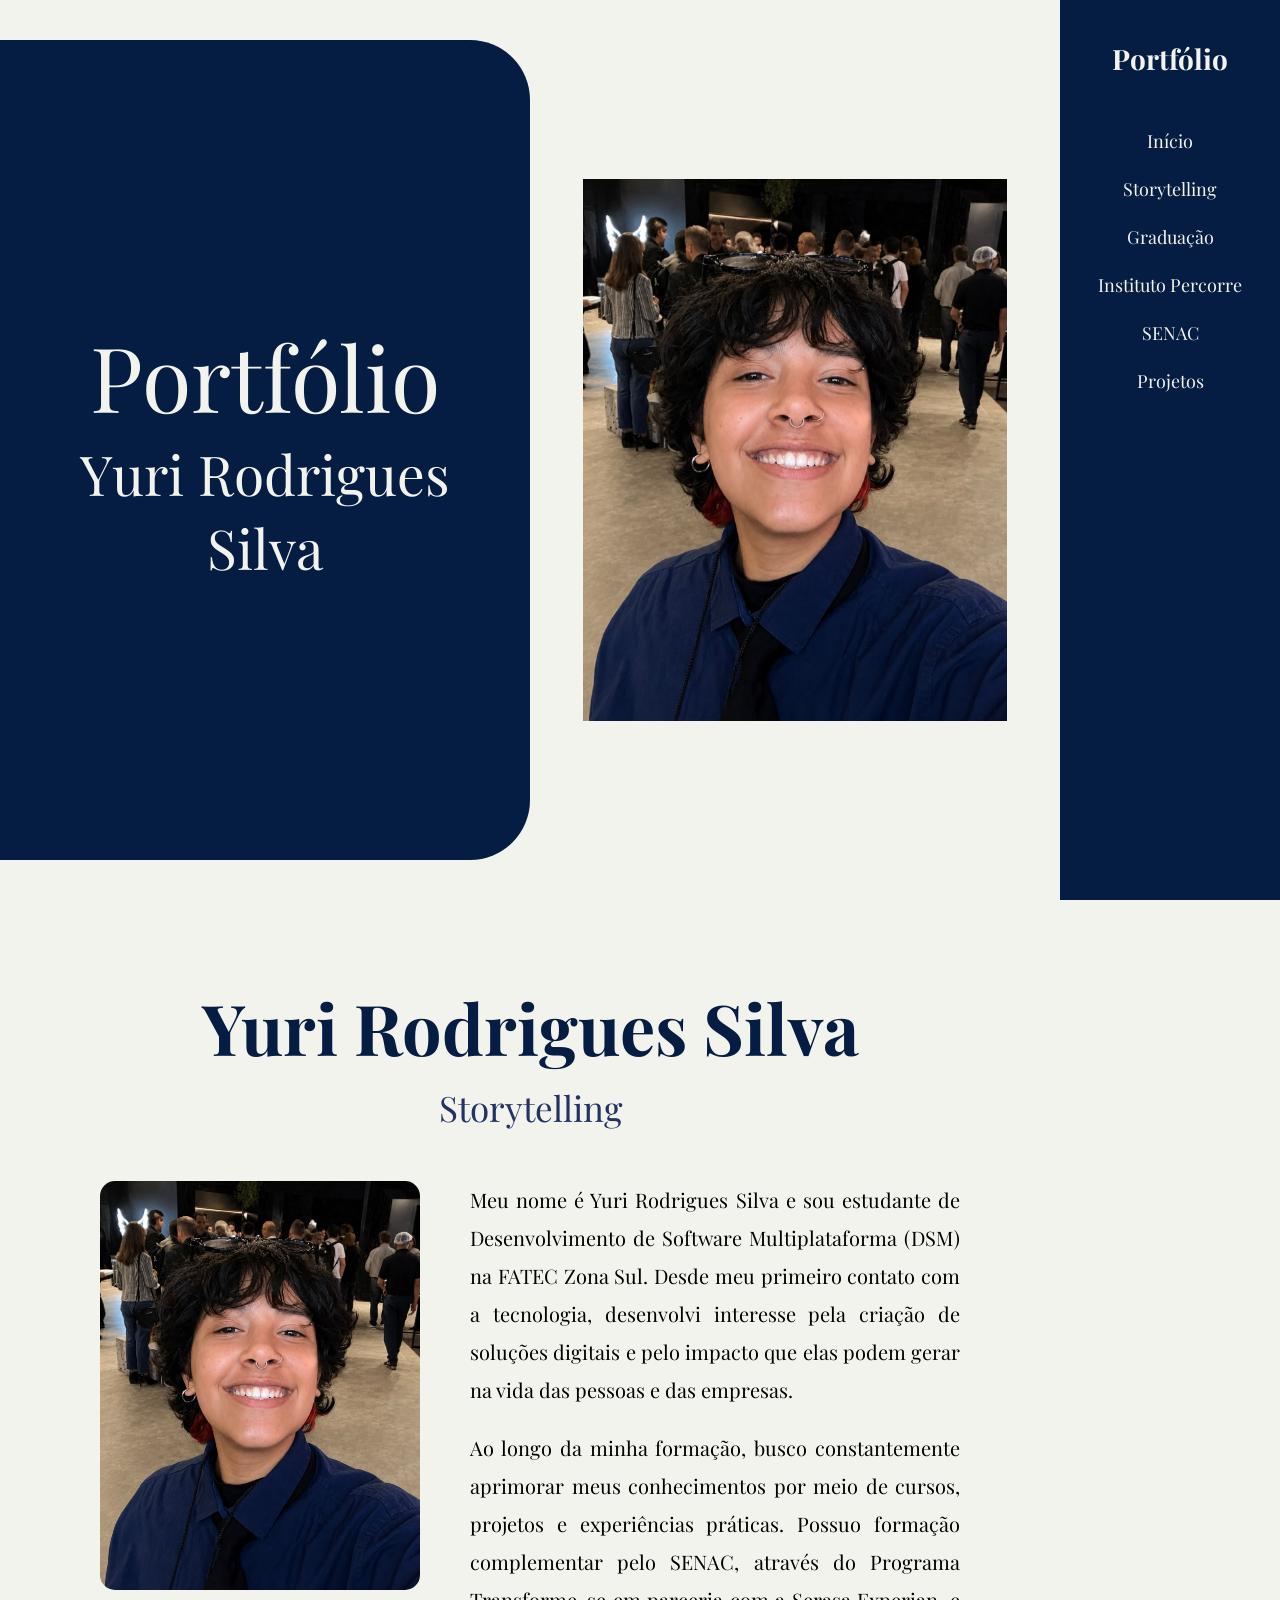
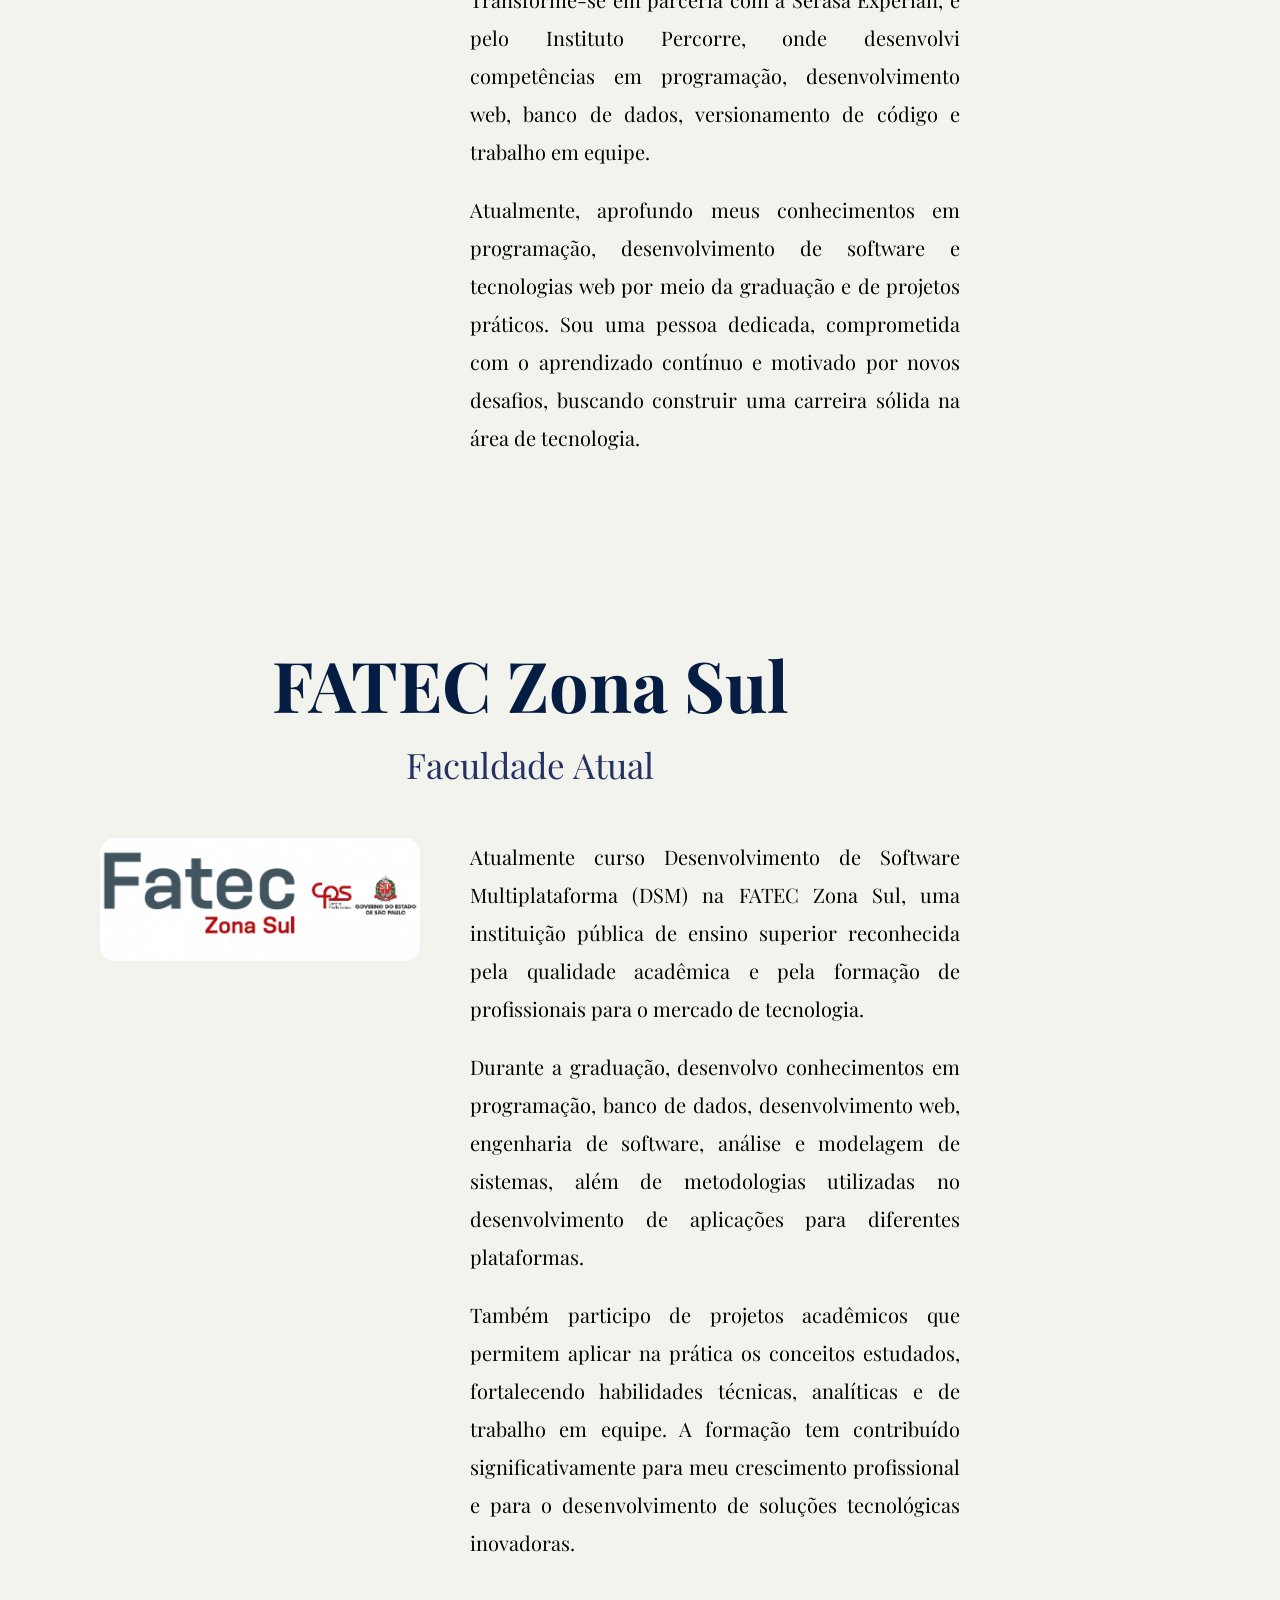
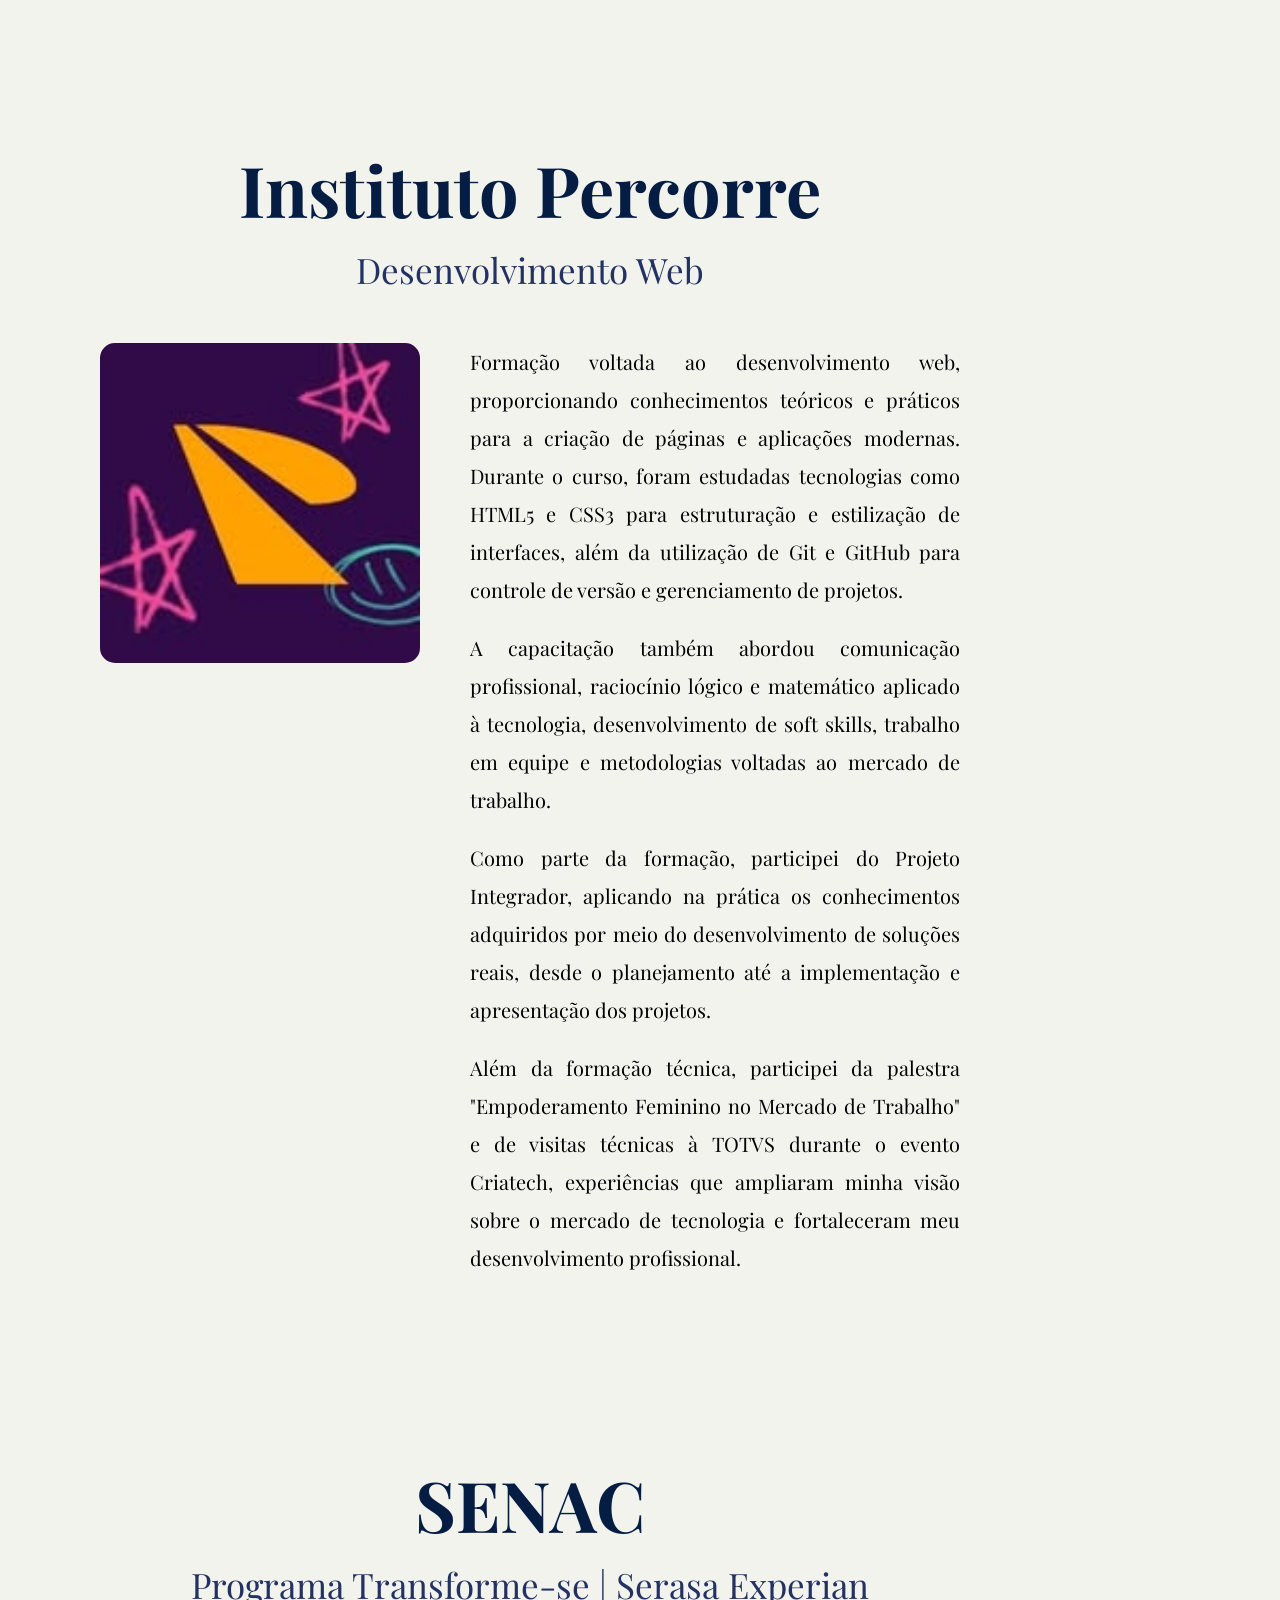
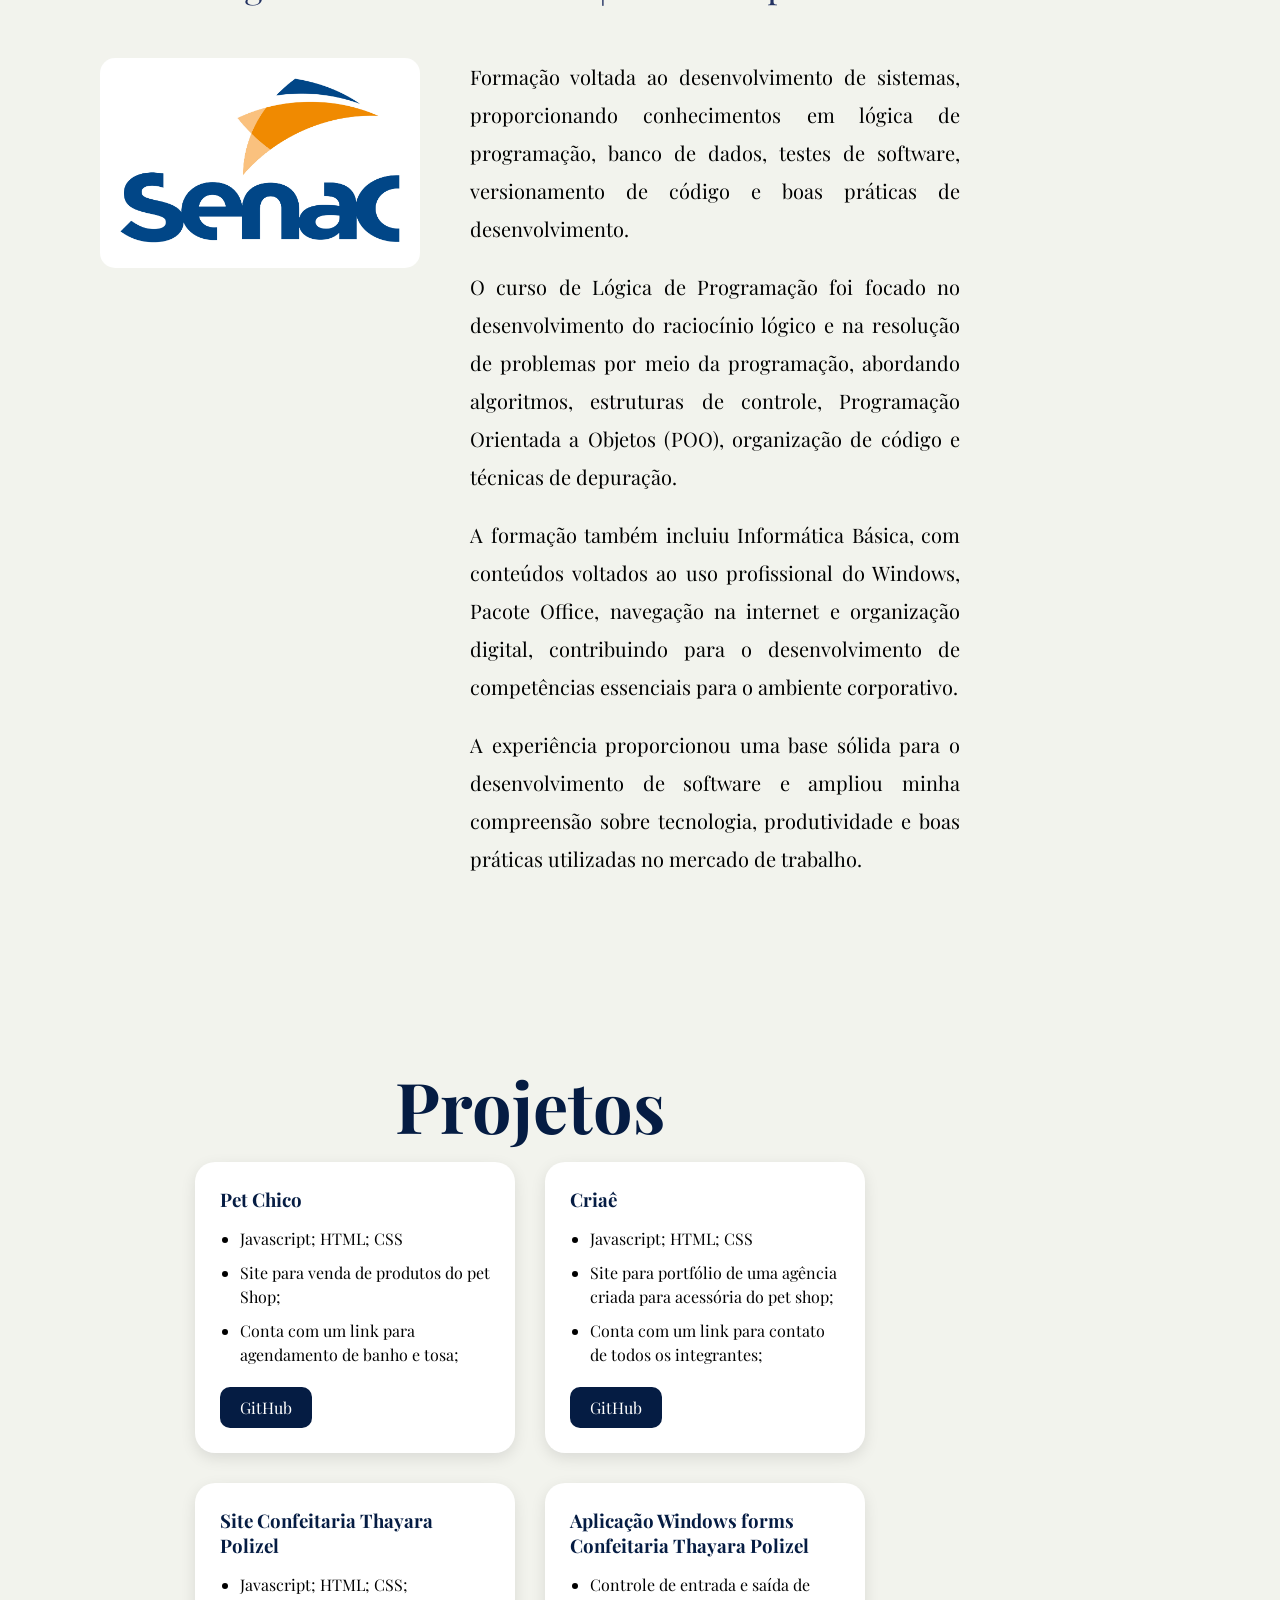
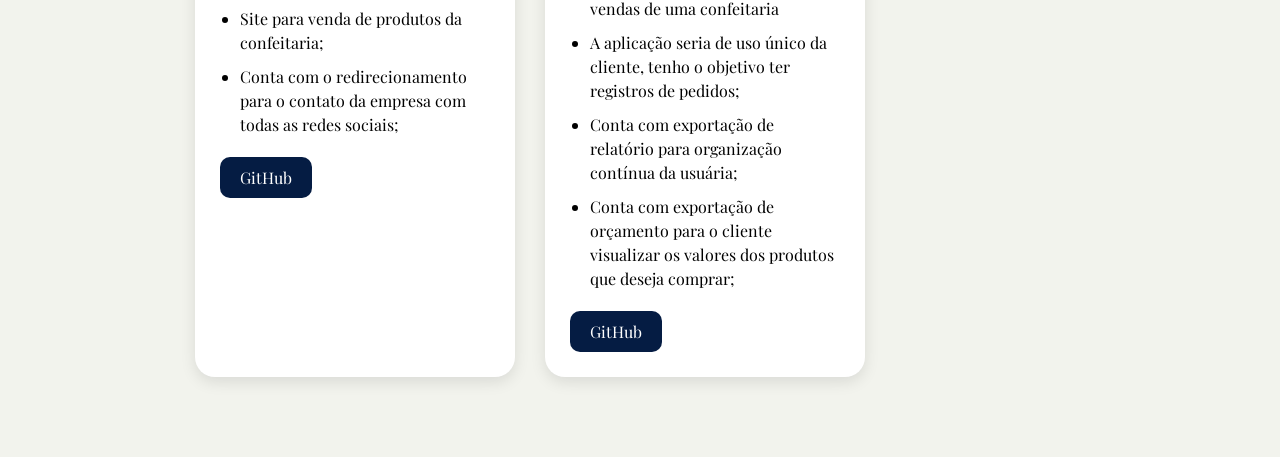
==== index.html @ a377aada "Editando as cores" ====
<!DOCTYPE html>
<html lang="pt-BR">

<head>
    <meta charset="UTF-8">
    <meta name="viewport" content="width=device-width, initial-scale=1.0">
    <title>Portfólio - Yuri Rodrigues Silva</title>

    <link rel="stylesheet" href="style.css">
    <link href="https://fonts.googleapis.com/css2?family=Playfair+Display:wght@400;600;700&display=swap"
        rel="stylesheet">
</head>

<body>

    <nav class="menu-lateral">
        <h2>Portfólio</h2>

        <a href="#inicio">Início</a>
        <a href="#storytelling">Storytelling</a>
        <a href="#fatec">Graduação</a>
        <a href="#percorre">Instituto Percorre</a>
        <a href="#senac">SENAC</a>
        <a href="#projetos">Projetos</a>
    </nav>

    <main>

        <!-- CAPA -->
        <section id="inicio" class="inicio">

            <div class="bloco-azul">
                <h1>Portfólio</h1>

                <h2>
                    Yuri Rodrigues
                    <br>
                    Silva
                </h2>
            </div>

            <div class="foto">
                <img src="yuri.jpg" alt="Yuri Rodrigues Silva" class="foto-perfil">
            </div>

        </section>

        <!-- STORYTELLING -->
        <section id="storytelling" class="secao">

            <h1>Yuri Rodrigues Silva</h1>
            <h2>Storytelling</h2>

            <div class="conteudo">

                <img src="yuri.jpg" alt="Yuri">

                <div class="texto">

                    <p>
                        Meu nome é Yuri Rodrigues Silva e sou estudante de Desenvolvimento de Software
                        Multiplataforma (DSM) na FATEC Zona Sul. Desde meu primeiro contato com a tecnologia,
                        desenvolvi interesse pela criação de soluções digitais e pelo impacto que elas podem gerar
                        na vida das pessoas e das empresas.
                    </p>

                    <p>
                        Ao longo da minha formação, busco constantemente aprimorar meus conhecimentos por meio de
                        cursos, projetos e experiências práticas. Possuo formação complementar pelo SENAC,
                        através do Programa Transforme-se em parceria com a Serasa Experian, e pelo Instituto
                        Percorre, onde desenvolvi competências em programação, desenvolvimento web, banco de dados,
                        versionamento de código e trabalho em equipe.
                    </p>

                    <p>
                        Atualmente, aprofundo meus conhecimentos em programação, desenvolvimento de software e
                        tecnologias web por meio da graduação e de projetos práticos. Sou uma pessoa dedicada,
                        comprometida com o aprendizado contínuo e motivado por novos desafios, buscando construir
                        uma carreira sólida na área de tecnologia.
                    </p>

                </div>

            </div>

        </section>

        <!-- FATEC -->
        <section id="fatec" class="secao">

            <h1>FATEC Zona Sul</h1>
            <h2>Faculdade Atual</h2>

            <div class="conteudo">

                <img src="fatec.png" alt="FATEC">

                <div class="texto">

                    <p>
                        Atualmente curso Desenvolvimento de Software Multiplataforma (DSM) na FATEC Zona Sul,
                        uma instituição pública de ensino superior reconhecida pela qualidade acadêmica e pela
                        formação de profissionais para o mercado de tecnologia.
                    </p>

                    <p>
                        Durante a graduação, desenvolvo conhecimentos em programação, banco de dados,
                        desenvolvimento web, engenharia de software, análise e modelagem de sistemas,
                        além de metodologias utilizadas no desenvolvimento de aplicações para diferentes plataformas.
                    </p>

                    <p>
                        Também participo de projetos acadêmicos que permitem aplicar na prática os conceitos
                        estudados, fortalecendo habilidades técnicas, analíticas e de trabalho em equipe.
                        A formação tem contribuído significativamente para meu crescimento profissional e para o
                        desenvolvimento de soluções tecnológicas inovadoras.
                    </p>

                </div>

            </div>

        </section>

        <!-- INSTITUTO PERCORRE -->
        <section id="percorre" class="secao">

            <h1>Instituto Percorre</h1>
            <h2>Desenvolvimento Web</h2>

            <div class="conteudo">

                <img src="percorre.jpg" alt="Instituto Percorre">

                <div class="texto">

                    <p>
                        Formação voltada ao desenvolvimento web, proporcionando conhecimentos teóricos e práticos
                        para a criação de páginas e aplicações modernas. Durante o curso, foram estudadas
                        tecnologias como HTML5 e CSS3 para estruturação e estilização de interfaces, além da
                        utilização de Git e GitHub para controle de versão e gerenciamento de projetos.
                    </p>

                    <p>
                        A capacitação também abordou comunicação profissional, raciocínio lógico e matemático
                        aplicado à tecnologia, desenvolvimento de soft skills, trabalho em equipe e metodologias
                        voltadas ao mercado de trabalho.
                    </p>

                    <p>
                        Como parte da formação, participei do Projeto Integrador, aplicando na prática os
                        conhecimentos adquiridos por meio do desenvolvimento de soluções reais, desde o
                        planejamento até a implementação e apresentação dos projetos.
                    </p>

                    <p>
                        Além da formação técnica, participei da palestra "Empoderamento Feminino no Mercado de
                        Trabalho" e de visitas técnicas à TOTVS durante o evento Criatech, experiências que
                        ampliaram minha visão sobre o mercado de tecnologia e fortaleceram meu desenvolvimento
                        profissional.
                    </p>

                </div>

            </div>

        </section>

        <!-- SENAC -->
        <section id="senac" class="secao">

            <h1>SENAC</h1>
            <h2>Programa Transforme-se | Serasa Experian</h2>

            <div class="conteudo">

                <img src="senac.jpg" alt="SENAC">

                <div class="texto">

                    <p>
                        Formação voltada ao desenvolvimento de sistemas, proporcionando conhecimentos em lógica
                        de programação, banco de dados, testes de software, versionamento de código e boas
                        práticas de desenvolvimento.
                    </p>

                    <p>
                        O curso de Lógica de Programação foi focado no desenvolvimento do raciocínio lógico e
                        na resolução de problemas por meio da programação, abordando algoritmos, estruturas de
                        controle, Programação Orientada a Objetos (POO), organização de código e técnicas de
                        depuração.
                    </p>

                    <p>
                        A formação também incluiu Informática Básica, com conteúdos voltados ao uso profissional
                        do Windows, Pacote Office, navegação na internet e organização digital, contribuindo para
                        o desenvolvimento de competências essenciais para o ambiente corporativo.
                    </p>

                    <p>
                        A experiência proporcionou uma base sólida para o desenvolvimento de software e ampliou
                        minha compreensão sobre tecnologia, produtividade e boas práticas utilizadas no mercado
                        de trabalho.
                    </p>

                </div>

            </div>

        </section>
<!-- PROJETOS --> 
 <section id="projetos" class="secao">
     <h1>Projetos</h1> 
        <div class="cards">
             <div class="card"> 
                <h3>Pet Chico</h3> 
                <ul> 
                    <li>Javascript; HTML; CSS</li>
                     <li>Site para venda de produtos do pet Shop;</li>
                      <li>Conta com um link para agendamento de banho e tosa;</li>
                </ul> 
                <a href="https://pet-chico.github.io/PetChico_/">GitHub</a> 
            </div> 
            <div class="card">
                 <h3>Criaê</h3>
                  <ul >
                     <li>Javascript; HTML; CSS</li>
                      <li>Site para portfólio de uma agência criada para acessória do pet shop;</li> 
                      <li>Conta com um link para contato de todos os integrantes;</li> 
                    </ul>
                     <a href="https://agenciacriae.github.io/agcria-/">GitHub</a> 
                    </div> 
                    
                    <div class="card">
                         <h3>Site Confeitaria Thayara Polizel</h3>
                         <ul>
                             <li>Javascript; HTML; CSS;</li> 
                             <li> Site para venda de produtos da confeitaria;</li> 
                             <li>Conta com o redirecionamento para o contato da empresa com todas as redes sociais;</li> 
                        </ul>
                         <a href="https://github.com/Yuri2902/Confeitaria-Thayara-Polizel">GitHub</a> 
                    </div>
                     <div class="card">
                         <h3>Aplicação Windows forms Confeitaria Thayara Polizel</h3> 
                         <ul> 
                            <li>Controle de entrada e saída de vendas de uma confeitaria</li>
                             <li>A aplicação seria de uso único da cliente, tenho o objetivo ter registros de pedidos;</li> 
                             <li>Conta com exportação de relatório para organização contínua da usuária;</li> 
                             <li>Conta com exportação de orçamento para o cliente visualizar os valores dos produtos que deseja comprar;</li> 
                        </ul>
                         <a href="https://github.com/rubens-costa55/ProjetoConfeitaria">GitHub</a> 
                        </div> 
                    </div>
                 </section> 
                </main> 
                <script src="script.js">
       </script>
    </body>
  </html>
---- style.css ----
*{
    margin:0;
    padding:0;
    box-sizing:border-box;
}

html{
    scroll-behavior:smooth;
}

body{
    background:#f2f3ed;
    font-family:'Playfair Display',serif;
    overflow-x:hidden;
}

/* MENU */

.menu-lateral{
    position:fixed;
    top:0;
    right:0;
    width:220px;
    height:100vh;
    background:#051c43;
    display:flex;
    flex-direction:column;
    align-items:center;
    padding-top:40px;
    z-index:1000;
}

.menu-lateral h2{
    color:#f2f3ed;
    font-size:28px;
    margin-bottom:40px;
}

.menu-lateral a{
    color:#f2f3ed;
    text-decoration:none;
    margin:12px 0;
    font-size:18px;
    transition:.3s;
}

.menu-lateral a:hover{
    transform:scale(1.05);
}

main{
    margin-right:220px;
}

/* CAPA */

.inicio{
    min-height:100vh;
    display:grid;
    grid-template-columns:1fr 1fr;
}

.bloco-azul{
    background:#051c43;
    color:#f2f3ed;
    display:flex;
    flex-direction:column;
    justify-content:center;
    align-items:center;
    border-top-right-radius:60px;
    border-bottom-right-radius:60px;
    margin:40px 0;
}

.bloco-azul h1{
    font-size:90px;
    font-weight:400;
}

.bloco-azul h2{
    font-size:55px;
    font-weight:400;
    text-align:center;
}

.foto{
    display:flex;
    justify-content:center;
    align-items:center;
}

.foto img{
    width:450px;
    max-width:80%;
}

/* SEÇÕES */

.secao{
    min-height:100vh;
    padding:80px 100px;
}

.secao h1{
    text-align:center;
    color:#051c43;
    font-size:70px;
    margin-bottom:10px;
}

.secao h2{
    text-align:center;
    color:#233262;
    font-size:35px;
    margin-bottom:50px;
    font-weight:400;
}

.conteudo{
    display:flex;
    align-items:flex-start;
    gap:50px;
}

.conteudo img{
    width:320px;
    min-width:320px;
    border-radius:15px;
}

.texto{
    flex:1;
}

.texto p{
    font-size:20px;
    line-height:1.9;
    text-align:justify;
    margin-bottom:20px;
}

/* PROJETOS */

.cards{
    display:flex;
    justify-content:center;
    gap:30px;
    flex-wrap:wrap;
}

.card{
    width:320px;
    background:#fff;
    color:#000;
    padding:25px;
    border-radius:20px;
    box-shadow:0 5px 15px rgba(0,0,0,.1);
}

.card h3{
    color:#051c43;
    margin-bottom:15px;
}

.card ul{
    padding-left:20px;
    margin-bottom:20px;
}

.card li{
    margin-bottom:10px;
    line-height:1.5;
}

.card a{
    display:inline-block;
    padding:10px 20px;
    background:#051c43;
    color:#fff;
    text-decoration:none;
    border-radius:10px;
}

.card a:hover{
    background:#233262;
}

/* RESPONSIVO */

@media(max-width:1000px){

    .menu-lateral{
        position:relative;
        width:100%;
        height:auto;
        flex-direction:row;
        justify-content:center;
        flex-wrap:wrap;
        gap:15px;
        padding:20px;
    }

    .menu-lateral h2{
        width:100%;
        text-align:center;
        margin-bottom:10px;
    }

    main{
        margin-right:0;
    }

    .inicio{
        grid-template-columns:1fr;
    }

    .bloco-azul{
        border-radius:0;
        margin:0;
        min-height:50vh;
    }

    .bloco-azul h1{
        font-size:60px;
    }

    .bloco-azul h2{
        font-size:40px;
    }

    .secao{
        padding:40px 20px;
    }

    .secao h1{
        font-size:45px;
    }

    .conteudo{
        flex-direction:column;
        align-items:center;
    }

    .conteudo img{
        width:220px;
        min-width:auto;
    }

    .texto p{
        font-size:18px;
    }
}
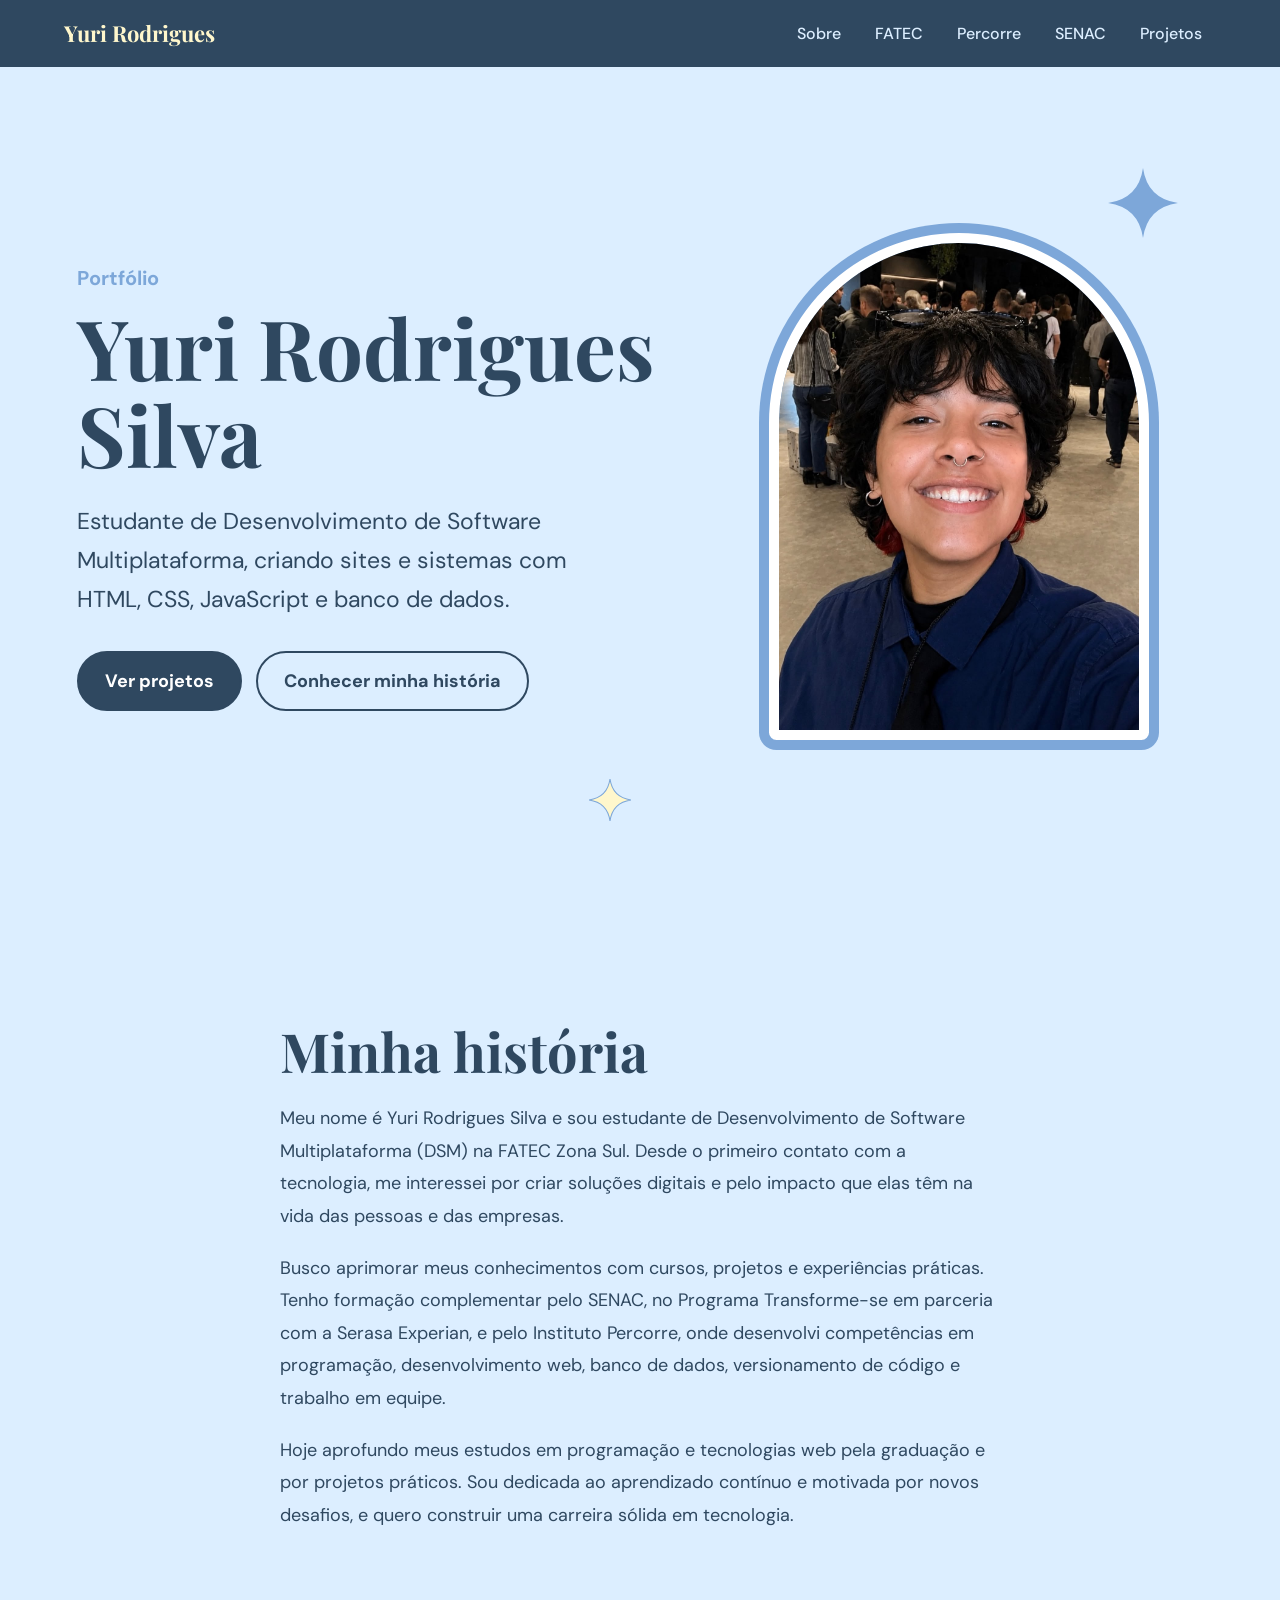
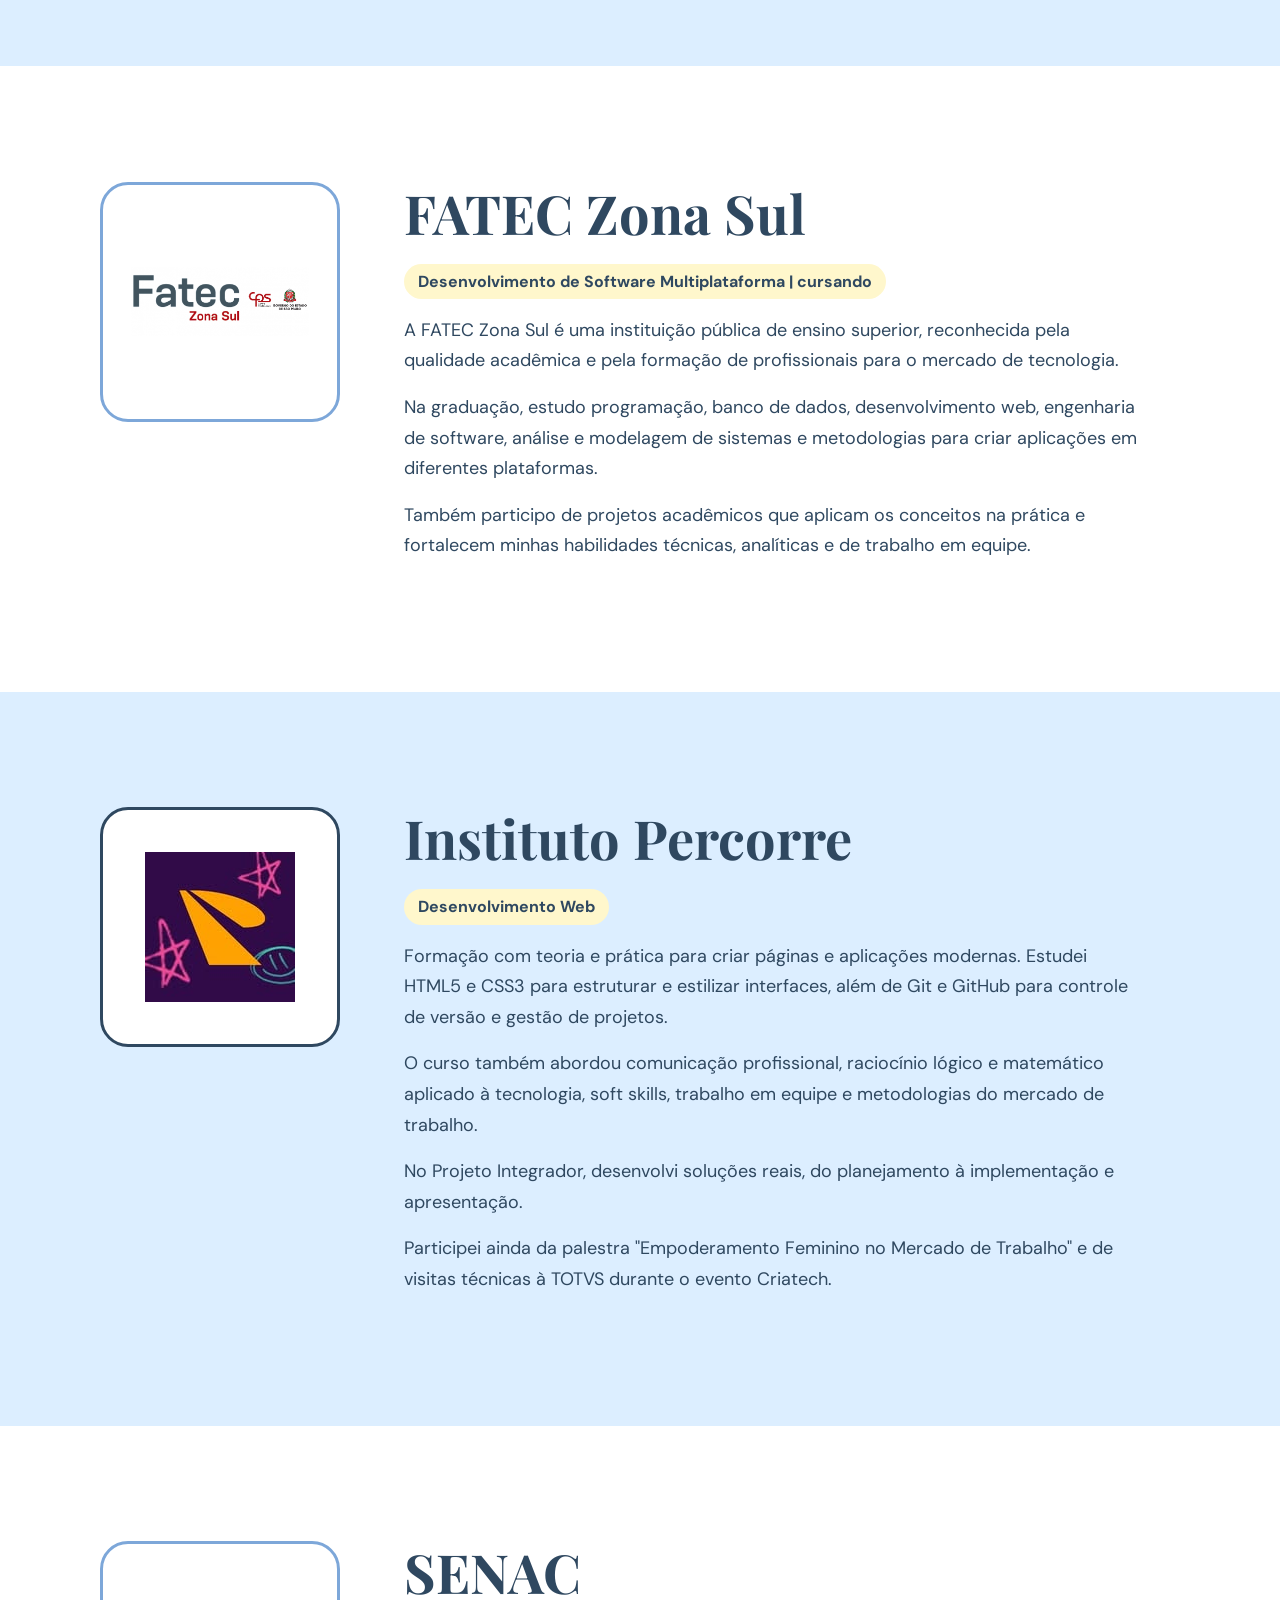
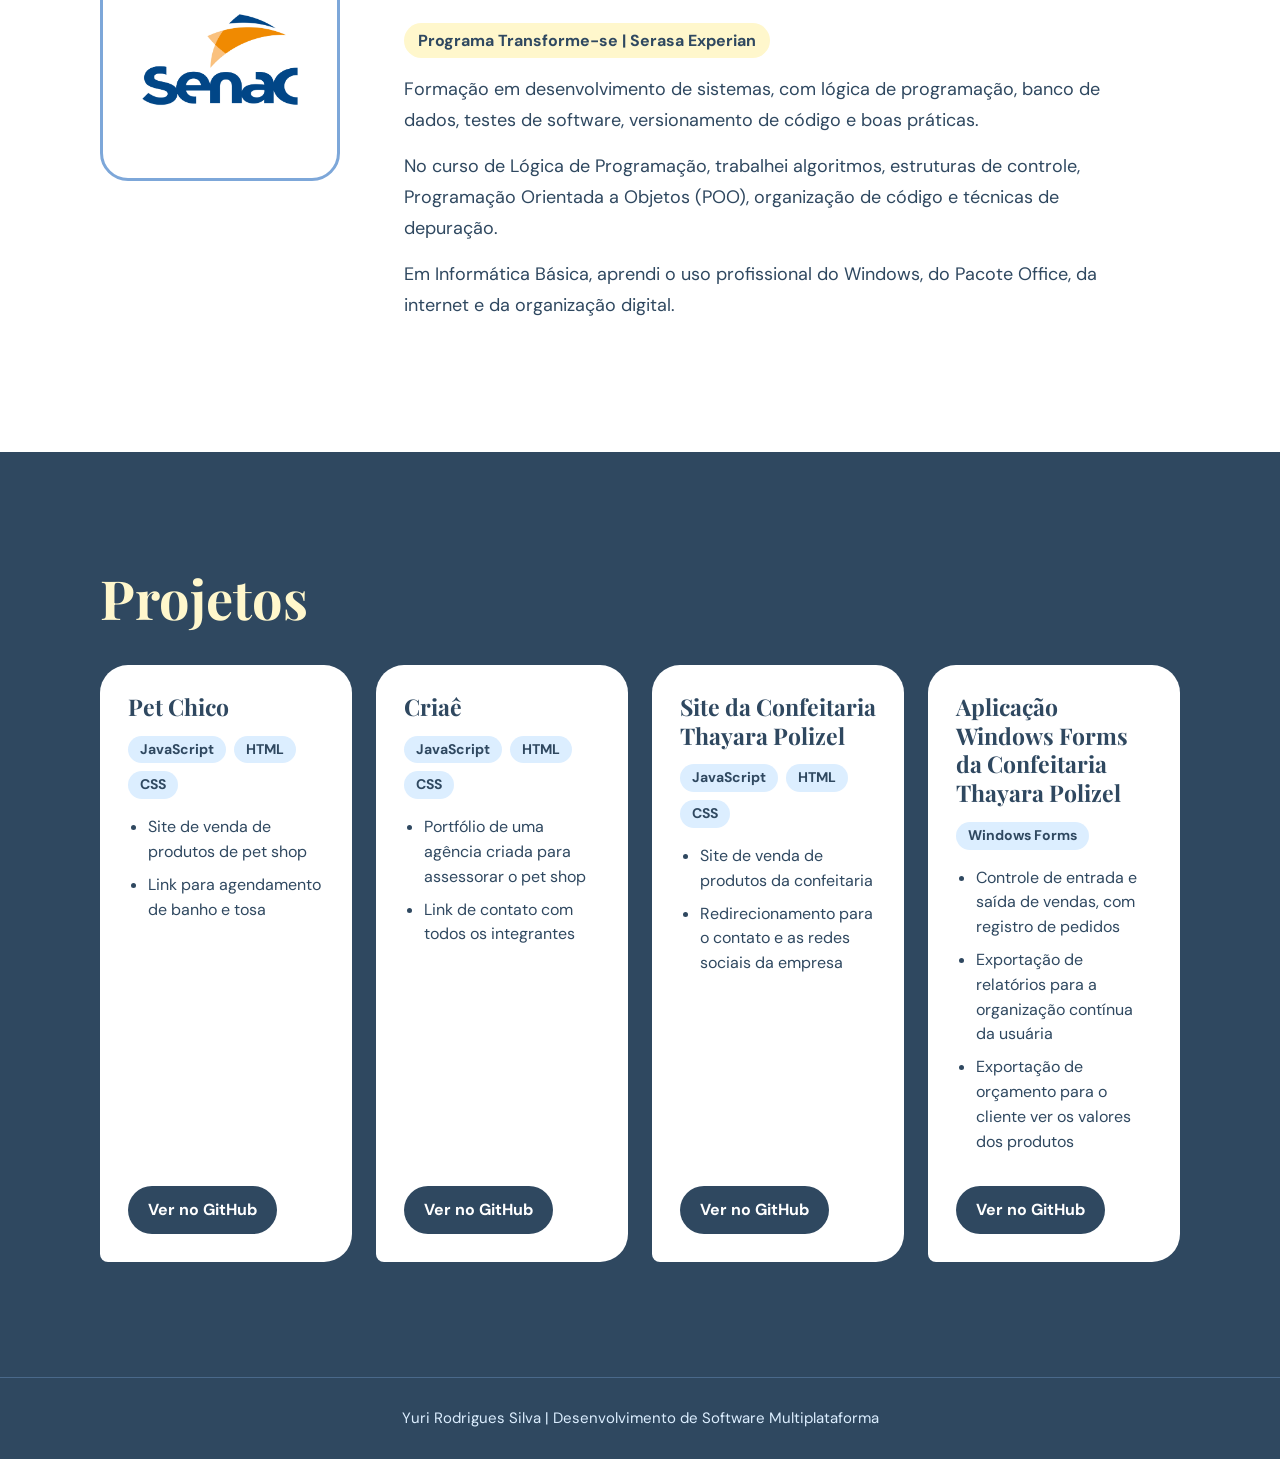
==== commit d0ef2ec3: "Atualizando a interface do sistema e mudando a palheta de cores" ====
--- a/index.html
+++ b/index.html
@@ -1,259 +1,147 @@
 <!DOCTYPE html>
 <html lang="pt-BR">
-
 <head>
     <meta charset="UTF-8">
     <meta name="viewport" content="width=device-width, initial-scale=1.0">
-    <title>Portfólio - Yuri Rodrigues Silva</title>
-
+    <title>Yuri Rodrigues Silva | Portfólio</title>
+    <meta name="description" content="Portfólio de Yuri Rodrigues Silva, estudante de Desenvolvimento de Software Multiplataforma na FATEC Zona Sul.">
+    <link rel="preconnect" href="https://fonts.googleapis.com">
+    <link rel="preconnect" href="https://fonts.gstatic.com" crossorigin>
+    <link href="https://fonts.googleapis.com/css2?family=DM+Sans:wght@400;500;700&family=Playfair+Display:wght@500;700&display=swap" rel="stylesheet">
     <link rel="stylesheet" href="style.css">
-    <link href="https://fonts.googleapis.com/css2?family=Playfair+Display:wght@400;600;700&display=swap"
-        rel="stylesheet">
 </head>
-
 <body>
 
-    <nav class="menu-lateral">
-        <h2>Portfólio</h2>
-
-        <a href="#inicio">Início</a>
-        <a href="#storytelling">Storytelling</a>
-        <a href="#fatec">Graduação</a>
-        <a href="#percorre">Instituto Percorre</a>
+<header class="topo">
+    <a href="#inicio" class="marca">Yuri Rodrigues</a>
+    <nav aria-label="Seções do portfólio">
+        <a href="#sobre">Sobre</a>
+        <a href="#fatec">FATEC</a>
+        <a href="#percorre">Percorre</a>
         <a href="#senac">SENAC</a>
         <a href="#projetos">Projetos</a>
     </nav>
+</header>
 
-    <main>
+<main>
 
-        <!-- CAPA -->
-        <section id="inicio" class="inicio">
+<section id="inicio" class="hero">
+    <svg class="estrela e1" viewBox="0 0 24 24" aria-hidden="true"><path d="M12 0Q13.5 10.5 24 12Q13.5 13.5 12 24Q10.5 13.5 0 12Q10.5 10.5 12 0Z"/></svg>
+    <svg class="estrela e2" viewBox="0 0 24 24" aria-hidden="true"><path d="M12 0Q13.5 10.5 24 12Q13.5 13.5 12 24Q10.5 13.5 0 12Q10.5 10.5 12 0Z"/></svg>
 
-            <div class="bloco-azul">
-                <h1>Portfólio</h1>
+    <div class="hero-texto">
+        <p class="apoio">Portfólio</p>
+        <h1>Yuri Rodrigues Silva</h1>
+        <p class="lead">Estudante de Desenvolvimento de Software Multiplataforma, criando sites e sistemas com HTML, CSS, JavaScript e banco de dados.</p>
+        <div class="acoes">
+            <a class="botao" href="#projetos">Ver projetos</a>
+            <a class="botao vazado" href="#sobre">Conhecer minha história</a>
+        </div>
+    </div>
 
-                <h2>
-                    Yuri Rodrigues
-                    <br>
-                    Silva
-                </h2>
-            </div>
+    <div class="arco">
+        <img src="yuri.jpg" alt="Foto de Yuri Rodrigues Silva sorrindo">
+    </div>
+</section>
 
-            <div class="foto">
-                <img src="yuri.jpg" alt="Yuri Rodrigues Silva" class="foto-perfil">
-            </div>
+<section id="sobre" class="secao claro">
+    <div class="miolo estreito">
+        <h2>Minha história</h2>
+        <p>Meu nome é Yuri Rodrigues Silva e sou estudante de Desenvolvimento de Software Multiplataforma (DSM) na FATEC Zona Sul. Desde o primeiro contato com a tecnologia, me interessei por criar soluções digitais e pelo impacto que elas têm na vida das pessoas e das empresas.</p>
+        <p>Busco aprimorar meus conhecimentos com cursos, projetos e experiências práticas. Tenho formação complementar pelo SENAC, no Programa Transforme-se em parceria com a Serasa Experian, e pelo Instituto Percorre, onde desenvolvi competências em programação, desenvolvimento web, banco de dados, versionamento de código e trabalho em equipe.</p>
+        <p>Hoje aprofundo meus estudos em programação e tecnologias web pela graduação e por projetos práticos. Sou dedicada ao aprendizado contínuo e motivada por novos desafios, e quero construir uma carreira sólida em tecnologia.</p>
+    </div>
+</section>
 
-        </section>
+<section id="fatec" class="secao">
+    <div class="miolo formacao">
+        <div class="logo"><img src="fatec.png" alt="Logotipo da FATEC Zona Sul"></div>
+        <div class="texto">
+            <h2>FATEC Zona Sul</h2>
+            <p class="sub">Desenvolvimento de Software Multiplataforma | cursando</p>
+            <p>A FATEC Zona Sul é uma instituição pública de ensino superior, reconhecida pela qualidade acadêmica e pela formação de profissionais para o mercado de tecnologia.</p>
+            <p>Na graduação, estudo programação, banco de dados, desenvolvimento web, engenharia de software, análise e modelagem de sistemas e metodologias para criar aplicações em diferentes plataformas.</p>
+            <p>Também participo de projetos acadêmicos que aplicam os conceitos na prática e fortalecem minhas habilidades técnicas, analíticas e de trabalho em equipe.</p>
+        </div>
+    </div>
+</section>
 
-        <!-- STORYTELLING -->
-        <section id="storytelling" class="secao">
+<section id="percorre" class="secao claro">
+    <div class="miolo formacao">
+        <div class="logo"><img src="percorre.jpg" alt="Logotipo do Instituto Percorre"></div>
+        <div class="texto">
+            <h2>Instituto Percorre</h2>
+            <p class="sub">Desenvolvimento Web</p>
+            <p>Formação com teoria e prática para criar páginas e aplicações modernas. Estudei HTML5 e CSS3 para estruturar e estilizar interfaces, além de Git e GitHub para controle de versão e gestão de projetos.</p>
+            <p>O curso também abordou comunicação profissional, raciocínio lógico e matemático aplicado à tecnologia, soft skills, trabalho em equipe e metodologias do mercado de trabalho.</p>
+            <p>No Projeto Integrador, desenvolvi soluções reais, do planejamento à implementação e apresentação.</p>
+            <p>Participei ainda da palestra "Empoderamento Feminino no Mercado de Trabalho" e de visitas técnicas à TOTVS durante o evento Criatech.</p>
+        </div>
+    </div>
+</section>
 
-            <h1>Yuri Rodrigues Silva</h1>
-            <h2>Storytelling</h2>
+<section id="senac" class="secao">
+    <div class="miolo formacao">
+        <div class="logo"><img src="senac.jpg" alt="Logotipo do SENAC"></div>
+        <div class="texto">
+            <h2>SENAC</h2>
+            <p class="sub">Programa Transforme-se | Serasa Experian</p>
+            <p>Formação em desenvolvimento de sistemas, com lógica de programação, banco de dados, testes de software, versionamento de código e boas práticas.</p>
+            <p>No curso de Lógica de Programação, trabalhei algoritmos, estruturas de controle, Programação Orientada a Objetos (POO), organização de código e técnicas de depuração.</p>
+            <p>Em Informática Básica, aprendi o uso profissional do Windows, do Pacote Office, da internet e da organização digital.</p>
+        </div>
+    </div>
+</section>
 
-            <div class="conteudo">
+<section id="projetos" class="secao escuro">
+    <div class="miolo">
+        <h2>Projetos</h2>
+        <div class="cards">
+            <article class="card">
+                <h3>Pet Chico</h3>
+                <p class="tags"><span>JavaScript</span><span>HTML</span><span>CSS</span></p>
+                <ul>
+                    <li>Site de venda de produtos de pet shop</li>
+                    <li>Link para agendamento de banho e tosa</li>
+                </ul>
+                <a href="https://pet-chico.github.io/PetChico_/" target="_blank" rel="noopener">Ver no GitHub</a>
+            </article>
+            <article class="card">
+                <h3>Criaê</h3>
+                <p class="tags"><span>JavaScript</span><span>HTML</span><span>CSS</span></p>
+                <ul>
+                    <li>Portfólio de uma agência criada para assessorar o pet shop</li>
+                    <li>Link de contato com todos os integrantes</li>
+                </ul>
+                <a href="https://agenciacriae.github.io/agcria-/" target="_blank" rel="noopener">Ver no GitHub</a>
+            </article>
+            <article class="card">
+                <h3>Site da Confeitaria Thayara Polizel</h3>
+                <p class="tags"><span>JavaScript</span><span>HTML</span><span>CSS</span></p>
+                <ul>
+                    <li>Site de venda de produtos da confeitaria</li>
+                    <li>Redirecionamento para o contato e as redes sociais da empresa</li>
+                </ul>
+                <a href="https://github.com/Yuri2902/Meu_Portifolio.git" target="_blank" rel="noopener">Ver no GitHub</a>
+            </article>
+            <article class="card">
+                <h3>Aplicação Windows Forms da Confeitaria Thayara Polizel</h3>
+                <p class="tags"><span>Windows Forms</span></p>
+                <ul>
+                    <li>Controle de entrada e saída de vendas, com registro de pedidos</li>
+                    <li>Exportação de relatórios para a organização contínua da usuária</li>
+                    <li>Exportação de orçamento para o cliente ver os valores dos produtos</li>
+                </ul>
+                <a href="https://github.com/rubens-costa55/ProjetoConfeitaria" target="_blank" rel="noopener">Ver no GitHub</a>
+            </article>
+        </div>
+    </div>
+</section>
 
-                <img src="yuri.jpg" alt="Yuri">
+</main>
 
-                <div class="texto">
+<footer class="rodape">Yuri Rodrigues Silva | Desenvolvimento de Software Multiplataforma</footer>
 
-                    <p>
-                        Meu nome é Yuri Rodrigues Silva e sou estudante de Desenvolvimento de Software
-                        Multiplataforma (DSM) na FATEC Zona Sul. Desde meu primeiro contato com a tecnologia,
-                        desenvolvi interesse pela criação de soluções digitais e pelo impacto que elas podem gerar
-                        na vida das pessoas e das empresas.
-                    </p>
-
-                    <p>
-                        Ao longo da minha formação, busco constantemente aprimorar meus conhecimentos por meio de
-                        cursos, projetos e experiências práticas. Possuo formação complementar pelo SENAC,
-                        através do Programa Transforme-se em parceria com a Serasa Experian, e pelo Instituto
-                        Percorre, onde desenvolvi competências em programação, desenvolvimento web, banco de dados,
-                        versionamento de código e trabalho em equipe.
-                    </p>
-
-                    <p>
-                        Atualmente, aprofundo meus conhecimentos em programação, desenvolvimento de software e
-                        tecnologias web por meio da graduação e de projetos práticos. Sou uma pessoa dedicada,
-                        comprometida com o aprendizado contínuo e motivado por novos desafios, buscando construir
-                        uma carreira sólida na área de tecnologia.
-                    </p>
-
-                </div>
-
-            </div>
-
-        </section>
-
-        <!-- FATEC -->
-        <section id="fatec" class="secao">
-
-            <h1>FATEC Zona Sul</h1>
-            <h2>Faculdade Atual</h2>
-
-            <div class="conteudo">
-
-                <img src="fatec.png" alt="FATEC">
-
-                <div class="texto">
-
-                    <p>
-                        Atualmente curso Desenvolvimento de Software Multiplataforma (DSM) na FATEC Zona Sul,
-                        uma instituição pública de ensino superior reconhecida pela qualidade acadêmica e pela
-                        formação de profissionais para o mercado de tecnologia.
-                    </p>
-
-                    <p>
-                        Durante a graduação, desenvolvo conhecimentos em programação, banco de dados,
-                        desenvolvimento web, engenharia de software, análise e modelagem de sistemas,
-                        além de metodologias utilizadas no desenvolvimento de aplicações para diferentes plataformas.
-                    </p>
-
-                    <p>
-                        Também participo de projetos acadêmicos que permitem aplicar na prática os conceitos
-                        estudados, fortalecendo habilidades técnicas, analíticas e de trabalho em equipe.
-                        A formação tem contribuído significativamente para meu crescimento profissional e para o
-                        desenvolvimento de soluções tecnológicas inovadoras.
-                    </p>
-
-                </div>
-
-            </div>
-
-        </section>
-
-        <!-- INSTITUTO PERCORRE -->
-        <section id="percorre" class="secao">
-
-            <h1>Instituto Percorre</h1>
-            <h2>Desenvolvimento Web</h2>
-
-            <div class="conteudo">
-
-                <img src="percorre.jpg" alt="Instituto Percorre">
-
-                <div class="texto">
-
-                    <p>
-                        Formação voltada ao desenvolvimento web, proporcionando conhecimentos teóricos e práticos
-                        para a criação de páginas e aplicações modernas. Durante o curso, foram estudadas
-                        tecnologias como HTML5 e CSS3 para estruturação e estilização de interfaces, além da
-                        utilização de Git e GitHub para controle de versão e gerenciamento de projetos.
-                    </p>
-
-                    <p>
-                        A capacitação também abordou comunicação profissional, raciocínio lógico e matemático
-                        aplicado à tecnologia, desenvolvimento de soft skills, trabalho em equipe e metodologias
-                        voltadas ao mercado de trabalho.
-                    </p>
-
-                    <p>
-                        Como parte da formação, participei do Projeto Integrador, aplicando na prática os
-                        conhecimentos adquiridos por meio do desenvolvimento de soluções reais, desde o
-                        planejamento até a implementação e apresentação dos projetos.
-                    </p>
-
-                    <p>
-                        Além da formação técnica, participei da palestra "Empoderamento Feminino no Mercado de
-                        Trabalho" e de visitas técnicas à TOTVS durante o evento Criatech, experiências que
-                        ampliaram minha visão sobre o mercado de tecnologia e fortaleceram meu desenvolvimento
-                        profissional.
-                    </p>
-
-                </div>
-
-            </div>
-
-        </section>
-
-        <!-- SENAC -->
-        <section id="senac" class="secao">
-
-            <h1>SENAC</h1>
-            <h2>Programa Transforme-se | Serasa Experian</h2>
-
-            <div class="conteudo">
-
-                <img src="senac.jpg" alt="SENAC">
-
-                <div class="texto">
-
-                    <p>
-                        Formação voltada ao desenvolvimento de sistemas, proporcionando conhecimentos em lógica
-                        de programação, banco de dados, testes de software, versionamento de código e boas
-                        práticas de desenvolvimento.
-                    </p>
-
-                    <p>
-                        O curso de Lógica de Programação foi focado no desenvolvimento do raciocínio lógico e
-                        na resolução de problemas por meio da programação, abordando algoritmos, estruturas de
-                        controle, Programação Orientada a Objetos (POO), organização de código e técnicas de
-                        depuração.
-                    </p>
-
-                    <p>
-                        A formação também incluiu Informática Básica, com conteúdos voltados ao uso profissional
-                        do Windows, Pacote Office, navegação na internet e organização digital, contribuindo para
-                        o desenvolvimento de competências essenciais para o ambiente corporativo.
-                    </p>
-
-                    <p>
-                        A experiência proporcionou uma base sólida para o desenvolvimento de software e ampliou
-                        minha compreensão sobre tecnologia, produtividade e boas práticas utilizadas no mercado
-                        de trabalho.
-                    </p>
-
-                </div>
-
-            </div>
-
-        </section>
-<!-- PROJETOS --> 
- <section id="projetos" class="secao">
-     <h1>Projetos</h1> 
-        <div class="cards">
-             <div class="card"> 
-                <h3>Pet Chico</h3> 
-                <ul> 
-                    <li>Javascript; HTML; CSS</li>
-                     <li>Site para venda de produtos do pet Shop;</li>
-                      <li>Conta com um link para agendamento de banho e tosa;</li>
-                </ul> 
-                <a href="https://pet-chico.github.io/PetChico_/">GitHub</a> 
-            </div> 
-            <div class="card">
-                 <h3>Criaê</h3>
-                  <ul >
-                     <li>Javascript; HTML; CSS</li>
-                      <li>Site para portfólio de uma agência criada para acessória do pet shop;</li> 
-                      <li>Conta com um link para contato de todos os integrantes;</li> 
-                    </ul>
-                     <a href="https://agenciacriae.github.io/agcria-/">GitHub</a> 
-                    </div> 
-                    
-                    <div class="card">
-                         <h3>Site Confeitaria Thayara Polizel</h3>
-                         <ul>
-                             <li>Javascript; HTML; CSS;</li> 
-                             <li> Site para venda de produtos da confeitaria;</li> 
-                             <li>Conta com o redirecionamento para o contato da empresa com todas as redes sociais;</li> 
-                        </ul>
-                         <a href="https://github.com/Yuri2902/Confeitaria-Thayara-Polizel">GitHub</a> 
-                    </div>
-                     <div class="card">
-                         <h3>Aplicação Windows forms Confeitaria Thayara Polizel</h3> 
-                         <ul> 
-                            <li>Controle de entrada e saída de vendas de uma confeitaria</li>
-                             <li>A aplicação seria de uso único da cliente, tenho o objetivo ter registros de pedidos;</li> 
-                             <li>Conta com exportação de relatório para organização contínua da usuária;</li> 
-                             <li>Conta com exportação de orçamento para o cliente visualizar os valores dos produtos que deseja comprar;</li> 
-                        </ul>
-                         <a href="https://github.com/rubens-costa55/ProjetoConfeitaria">GitHub</a> 
-                        </div> 
-                    </div>
-                 </section> 
-                </main> 
-                <script src="script.js">
-       </script>
-    </body>
-  </html>+<script src="script.js"></script>
+</body>
+</html>
--- a/style.css
+++ b/style.css
@@ -1,253 +1,91 @@
+:root{
+    --marinho:#2F4860;
+    --branco:#FFFFFF;
+    --cobalto:#7DA7D9;
+    --manteiga:#FFF7CC;
+    --gelo:#DCEEFF;
+    --serif:'Playfair Display',Georgia,serif;
+    --sans:'DM Sans',system-ui,-apple-system,'Segoe UI',sans-serif;
+}
+*{margin:0;padding:0;box-sizing:border-box}
+html{scroll-behavior:smooth;scroll-padding-top:72px}
+body{background:var(--branco);color:var(--marinho);font-family:var(--sans);font-size:18px;line-height:1.7}
+img{max-width:100%;display:block}
+a:focus-visible,.botao:focus-visible{outline:3px solid var(--cobalto);outline-offset:3px}
 
-*{
-    margin:0;
-    padding:0;
-    box-sizing:border-box;
-}
+/* TOPO */
+.topo{position:sticky;top:0;z-index:10;display:flex;justify-content:space-between;align-items:center;gap:16px;flex-wrap:wrap;
+    padding:14px clamp(20px,5vw,64px);background:var(--marinho);color:var(--branco)}
+.marca{font-family:var(--serif);font-size:22px;font-weight:700;color:var(--manteiga);text-decoration:none}
+.topo nav{display:flex;gap:6px;flex-wrap:wrap}
+.topo nav a{color:var(--gelo);text-decoration:none;font-size:16px;font-weight:500;padding:6px 14px;border-radius:999px;transition:background .2s,color .2s}
+.topo nav a:hover{background:rgba(125,167,217,.25)}
+.topo nav a.ativo{background:var(--manteiga);color:var(--marinho)}
 
-html{
-    scroll-behavior:smooth;
-}
+/* HERO */
+.hero{position:relative;overflow:hidden;min-height:calc(100vh - 62px);display:grid;grid-template-columns:1.1fr .9fr;align-items:center;gap:40px;
+    padding:60px clamp(20px,6vw,96px);background:var(--gelo)}
+.apoio{font-size:20px;color:var(--cobalto);font-weight:700;margin-bottom:8px}
+.hero h1{font-family:var(--serif);font-size:clamp(44px,6.5vw,92px);line-height:1.05;font-weight:700;color:var(--marinho);margin-bottom:24px}
+.lead{max-width:34ch;font-size:clamp(19px,1.8vw,23px);margin-bottom:32px}
+.acoes{display:flex;gap:14px;flex-wrap:wrap}
+.botao{display:inline-block;padding:13px 26px;border-radius:999px;background:var(--marinho);color:var(--branco);font-weight:700;text-decoration:none;
+    border:2px solid var(--marinho);transition:background .2s,color .2s}
+.botao:hover{background:var(--cobalto);border-color:var(--cobalto);color:var(--marinho)}
+.botao.vazado{background:transparent;color:var(--marinho)}
+.botao.vazado:hover{background:var(--manteiga);border-color:var(--manteiga)}
 
-body{
-    background:#f2f3ed;
-    font-family:'Playfair Display',serif;
-    overflow-x:hidden;
-}
+.arco{justify-self:center;width:min(380px,80%);aspect-ratio:3/4;border-radius:999px 999px 40px 40px;overflow:hidden;
+    background:var(--cobalto);border:10px solid var(--branco);box-shadow:0 0 0 10px var(--cobalto)}
+.arco img{width:100%;height:100%;object-fit:cover}
 
-/* MENU */
-
-.menu-lateral{
-    position:fixed;
-    top:0;
-    right:0;
-    width:220px;
-    height:100vh;
-    background:#051c43;
-    display:flex;
-    flex-direction:column;
-    align-items:center;
-    padding-top:40px;
-    z-index:1000;
-}
-
-.menu-lateral h2{
-    color:#f2f3ed;
-    font-size:28px;
-    margin-bottom:40px;
-}
-
-.menu-lateral a{
-    color:#f2f3ed;
-    text-decoration:none;
-    margin:12px 0;
-    font-size:18px;
-    transition:.3s;
-}
-
-.menu-lateral a:hover{
-    transform:scale(1.05);
-}
-
-main{
-    margin-right:220px;
-}
-
-/* CAPA */
-
-.inicio{
-    min-height:100vh;
-    display:grid;
-    grid-template-columns:1fr 1fr;
-}
-
-.bloco-azul{
-    background:#051c43;
-    color:#f2f3ed;
-    display:flex;
-    flex-direction:column;
-    justify-content:center;
-    align-items:center;
-    border-top-right-radius:60px;
-    border-bottom-right-radius:60px;
-    margin:40px 0;
-}
-
-.bloco-azul h1{
-    font-size:90px;
-    font-weight:400;
-}
-
-.bloco-azul h2{
-    font-size:55px;
-    font-weight:400;
-    text-align:center;
-}
-
-.foto{
-    display:flex;
-    justify-content:center;
-    align-items:center;
-}
-
-.foto img{
-    width:450px;
-    max-width:80%;
-}
+.estrela{position:absolute;fill:var(--cobalto);pointer-events:none}
+.e1{width:70px;top:12%;right:8%}
+.e2{width:42px;bottom:10%;left:46%;fill:var(--manteiga);stroke:var(--cobalto);stroke-width:.6}
 
 /* SEÇÕES */
+.secao{padding:clamp(64px,9vw,120px) clamp(20px,6vw,96px);background:var(--branco)}
+.secao.claro{background:var(--gelo)}
+.secao.escuro{background:var(--marinho);color:var(--branco)}
+.miolo{max-width:1080px;margin:0 auto}
+.miolo.estreito{max-width:720px}
+.secao h2{font-family:var(--serif);font-size:clamp(34px,4.5vw,54px);line-height:1.15;font-weight:700;margin-bottom:20px}
+.secao.escuro h2{color:var(--manteiga)}
+.estreito p{margin-bottom:20px;line-height:1.8}
 
-.secao{
-    min-height:100vh;
-    padding:80px 100px;
-}
-
-.secao h1{
-    text-align:center;
-    color:#051c43;
-    font-size:70px;
-    margin-bottom:10px;
-}
-
-.secao h2{
-    text-align:center;
-    color:#233262;
-    font-size:35px;
-    margin-bottom:50px;
-    font-weight:400;
-}
-
-.conteudo{
-    display:flex;
-    align-items:flex-start;
-    gap:50px;
-}
-
-.conteudo img{
-    width:320px;
-    min-width:320px;
-    border-radius:15px;
-}
-
-.texto{
-    flex:1;
-}
-
-.texto p{
-    font-size:20px;
-    line-height:1.9;
-    text-align:justify;
-    margin-bottom:20px;
-}
+.formacao{display:grid;grid-template-columns:240px 1fr;gap:clamp(28px,5vw,64px);align-items:start}
+.logo{background:var(--branco);border:3px solid var(--cobalto);border-radius:28px;padding:28px;display:grid;place-items:center;aspect-ratio:1}
+.logo img{max-height:160px;width:auto;object-fit:contain}
+.claro .logo{border-color:var(--marinho)}
+.sub{color:var(--marinho);background:var(--manteiga);display:inline-block;padding:4px 14px;border-radius:999px;font-weight:700;font-size:16px;margin-bottom:22px}
+.texto p{max-width:62ch;margin-bottom:16px}
+.texto .sub{max-width:none}
 
 /* PROJETOS */
+.cards{display:grid;grid-template-columns:repeat(auto-fit,minmax(240px,1fr));gap:24px;margin-top:36px}
+.card{background:var(--branco);color:var(--marinho);border-radius:28px 28px 28px 8px;padding:28px;display:flex;flex-direction:column}
+.card h3{font-family:var(--serif);font-size:23px;line-height:1.25;margin-bottom:14px}
+.tags{display:flex;flex-wrap:wrap;gap:8px;margin-bottom:16px}
+.tags span{background:var(--gelo);border-radius:999px;padding:2px 12px;font-size:14px;font-weight:700}
+.card ul{padding-left:20px;margin-bottom:24px;font-size:16px;line-height:1.55;flex:1}
+.card li{margin-bottom:8px}
+.card a{align-self:flex-start;padding:10px 20px;border-radius:999px;background:var(--marinho);color:var(--branco);text-decoration:none;font-weight:700;font-size:16px;transition:background .2s,color .2s}
+.card a:hover{background:var(--cobalto);color:var(--marinho)}
 
-.cards{
-    display:flex;
-    justify-content:center;
-    gap:30px;
-    flex-wrap:wrap;
-}
+.rodape{background:var(--marinho);color:var(--gelo);text-align:center;padding:28px 20px;font-size:15px;border-top:1px solid rgba(125,167,217,.35)}
 
-.card{
-    width:320px;
-    background:#fff;
-    color:#000;
-    padding:25px;
-    border-radius:20px;
-    box-shadow:0 5px 15px rgba(0,0,0,.1);
-}
-
-.card h3{
-    color:#051c43;
-    margin-bottom:15px;
-}
-
-.card ul{
-    padding-left:20px;
-    margin-bottom:20px;
-}
-
-.card li{
-    margin-bottom:10px;
-    line-height:1.5;
-}
-
-.card a{
-    display:inline-block;
-    padding:10px 20px;
-    background:#051c43;
-    color:#fff;
-    text-decoration:none;
-    border-radius:10px;
-}
-
-.card a:hover{
-    background:#233262;
-}
+/* MOVIMENTO: uma entrada na abertura */
+.hero-texto,.arco{animation:entrar .8s ease both}
+.arco{animation-delay:.15s}
+@keyframes entrar{from{opacity:0;transform:translateY(24px)}to{opacity:1;transform:none}}
+@media (prefers-reduced-motion:reduce){*{animation:none!important;scroll-behavior:auto!important;transition:none!important}}
 
 /* RESPONSIVO */
-
-@media(max-width:1000px){
-
-    .menu-lateral{
-        position:relative;
-        width:100%;
-        height:auto;
-        flex-direction:row;
-        justify-content:center;
-        flex-wrap:wrap;
-        gap:15px;
-        padding:20px;
-    }
-
-    .menu-lateral h2{
-        width:100%;
-        text-align:center;
-        margin-bottom:10px;
-    }
-
-    main{
-        margin-right:0;
-    }
-
-    .inicio{
-        grid-template-columns:1fr;
-    }
-
-    .bloco-azul{
-        border-radius:0;
-        margin:0;
-        min-height:50vh;
-    }
-
-    .bloco-azul h1{
-        font-size:60px;
-    }
-
-    .bloco-azul h2{
-        font-size:40px;
-    }
-
-    .secao{
-        padding:40px 20px;
-    }
-
-    .secao h1{
-        font-size:45px;
-    }
-
-    .conteudo{
-        flex-direction:column;
-        align-items:center;
-    }
-
-    .conteudo img{
-        width:220px;
-        min-width:auto;
-    }
-
-    .texto p{
-        font-size:18px;
-    }
+@media(max-width:860px){
+    .hero{grid-template-columns:1fr;text-align:left;min-height:auto;padding-top:48px}
+    .arco{order:-1;width:min(260px,70%)}
+    .formacao{grid-template-columns:1fr}
+    .logo{aspect-ratio:auto;max-width:240px}
+    .e1{width:44px;top:4%}
+    html{scroll-padding-top:110px}
 }
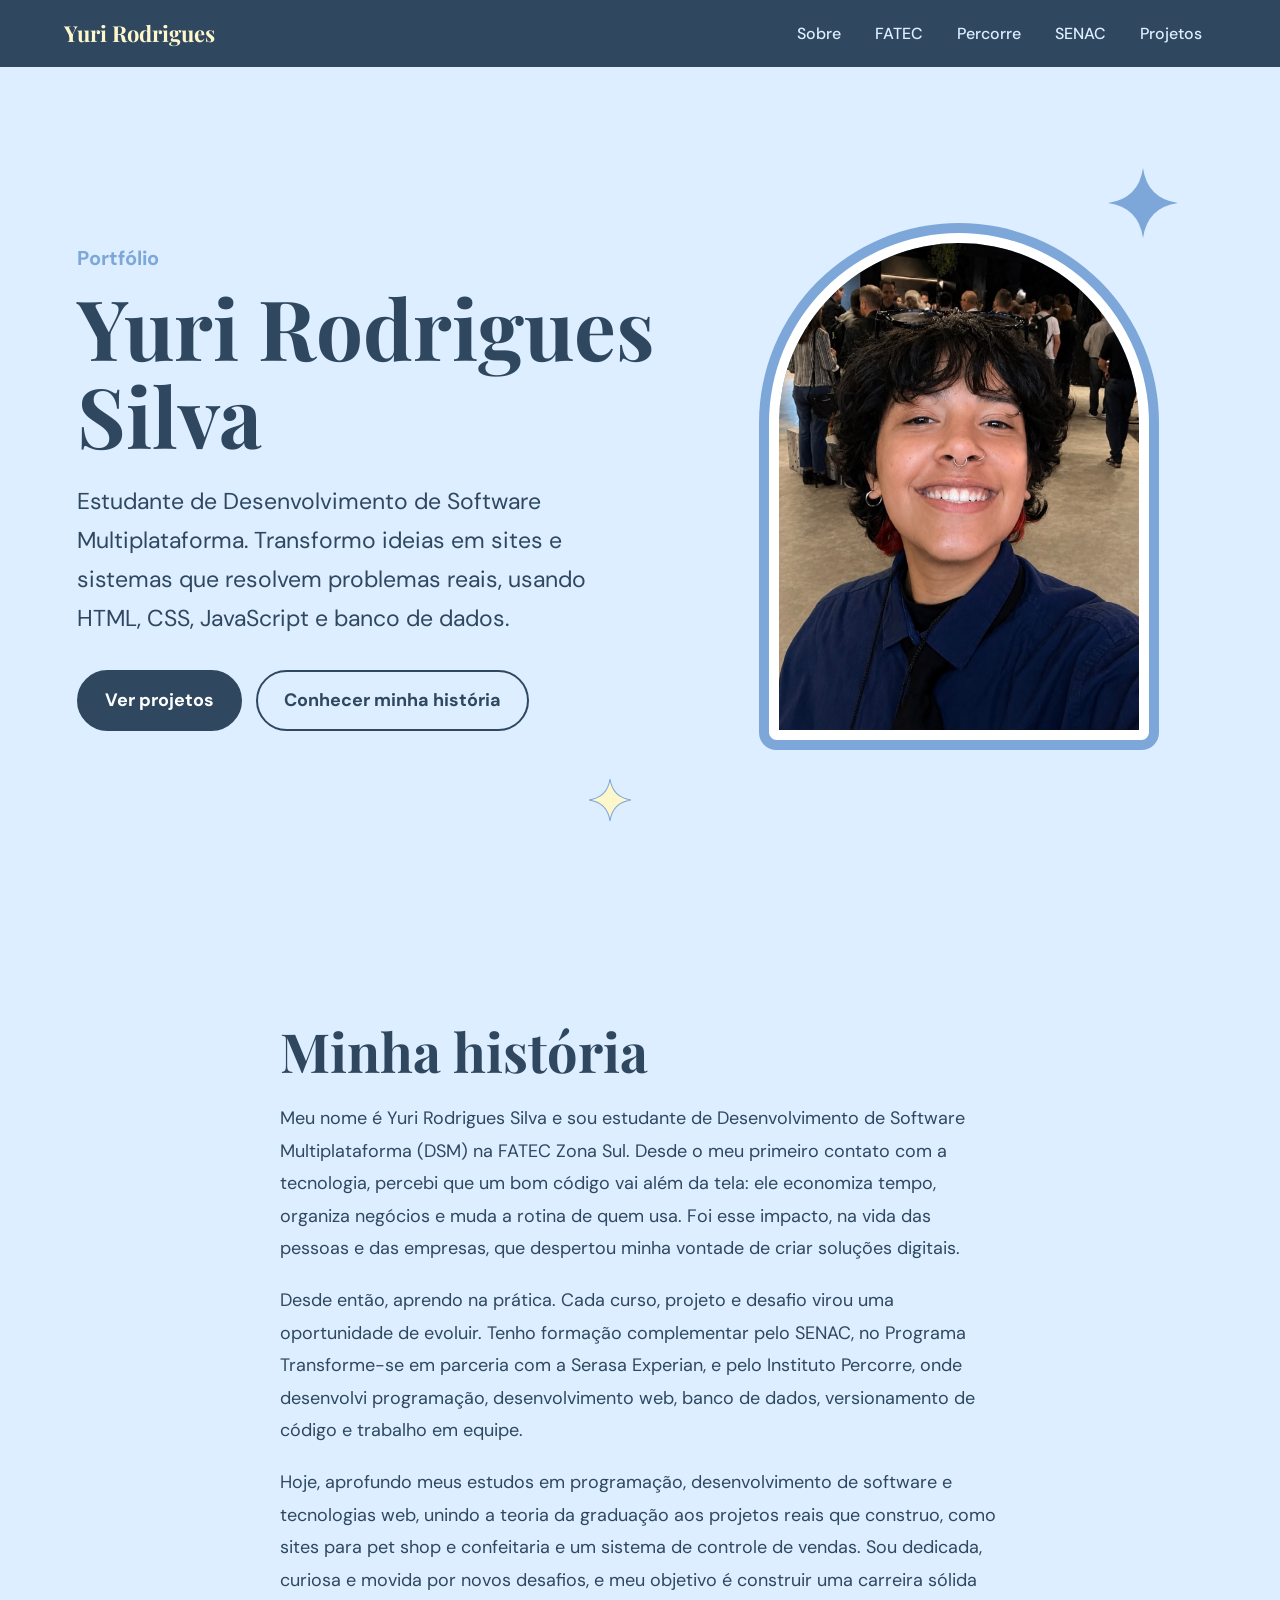
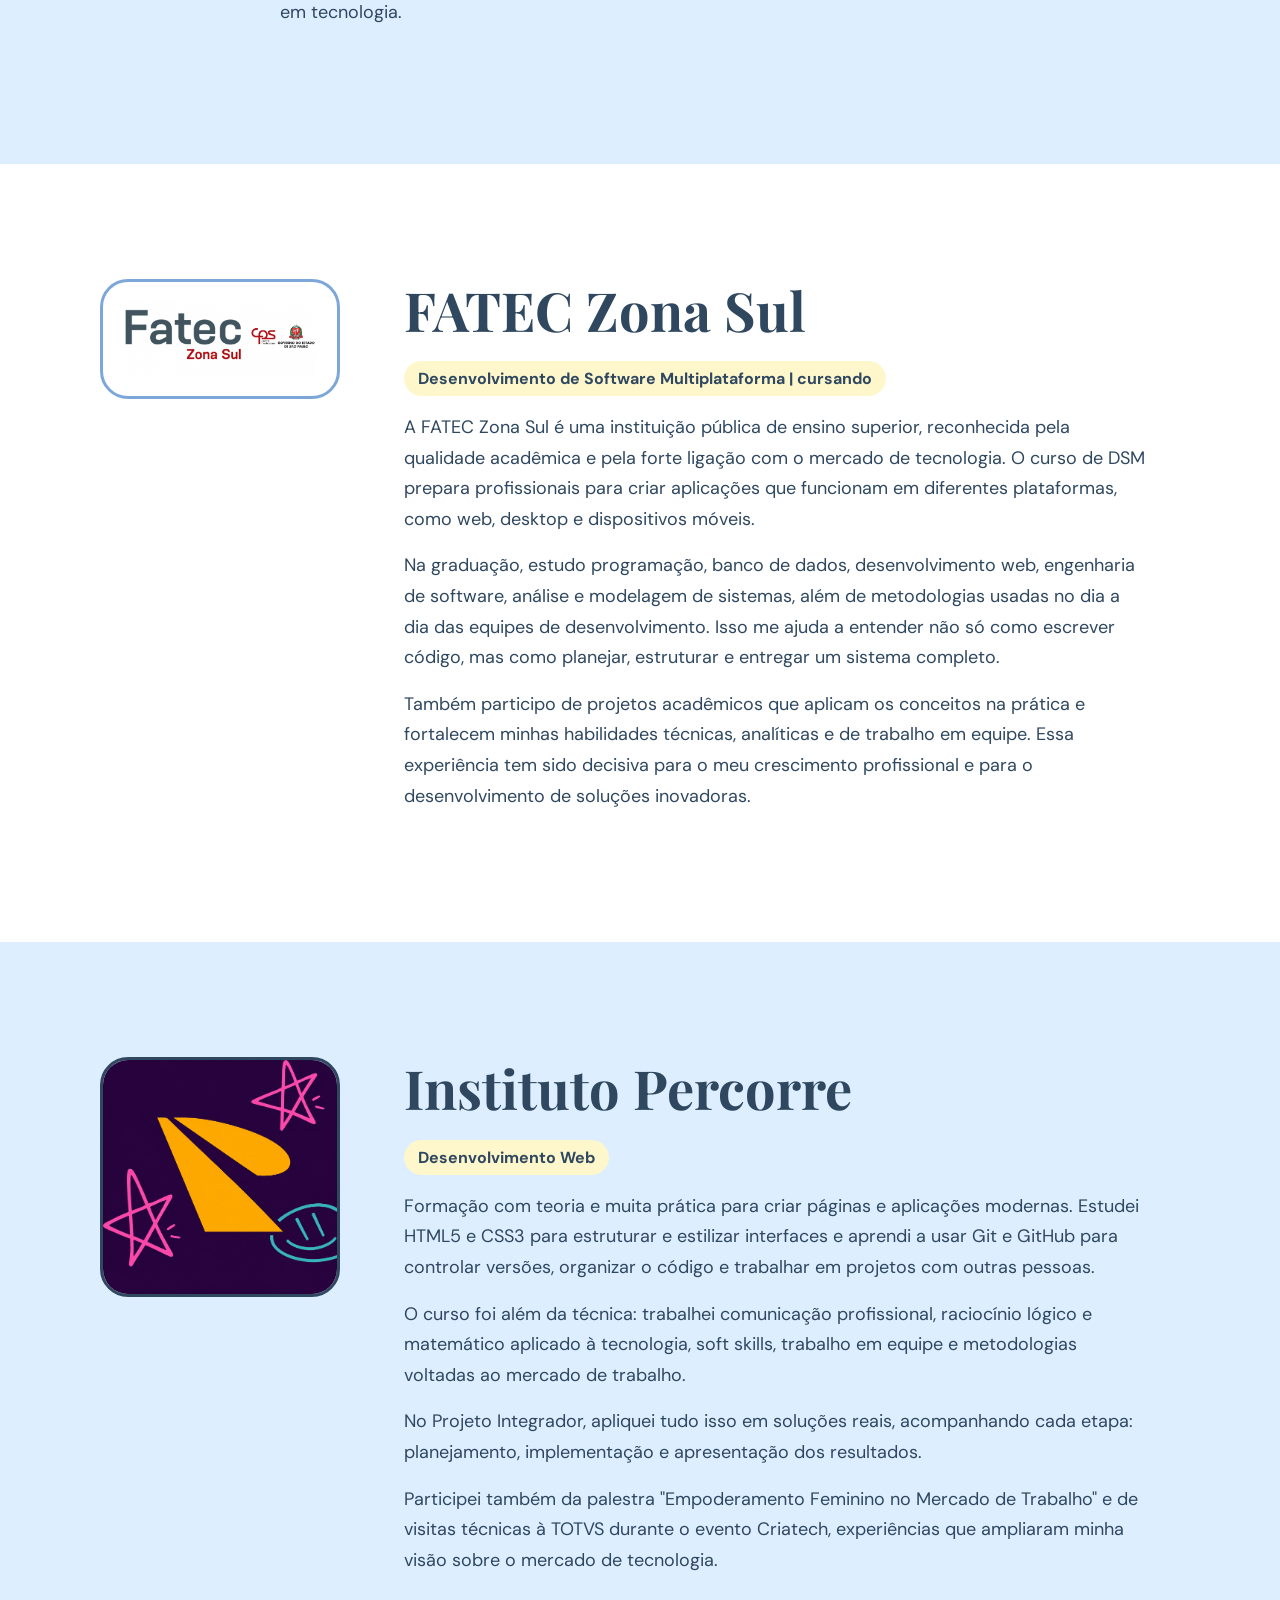
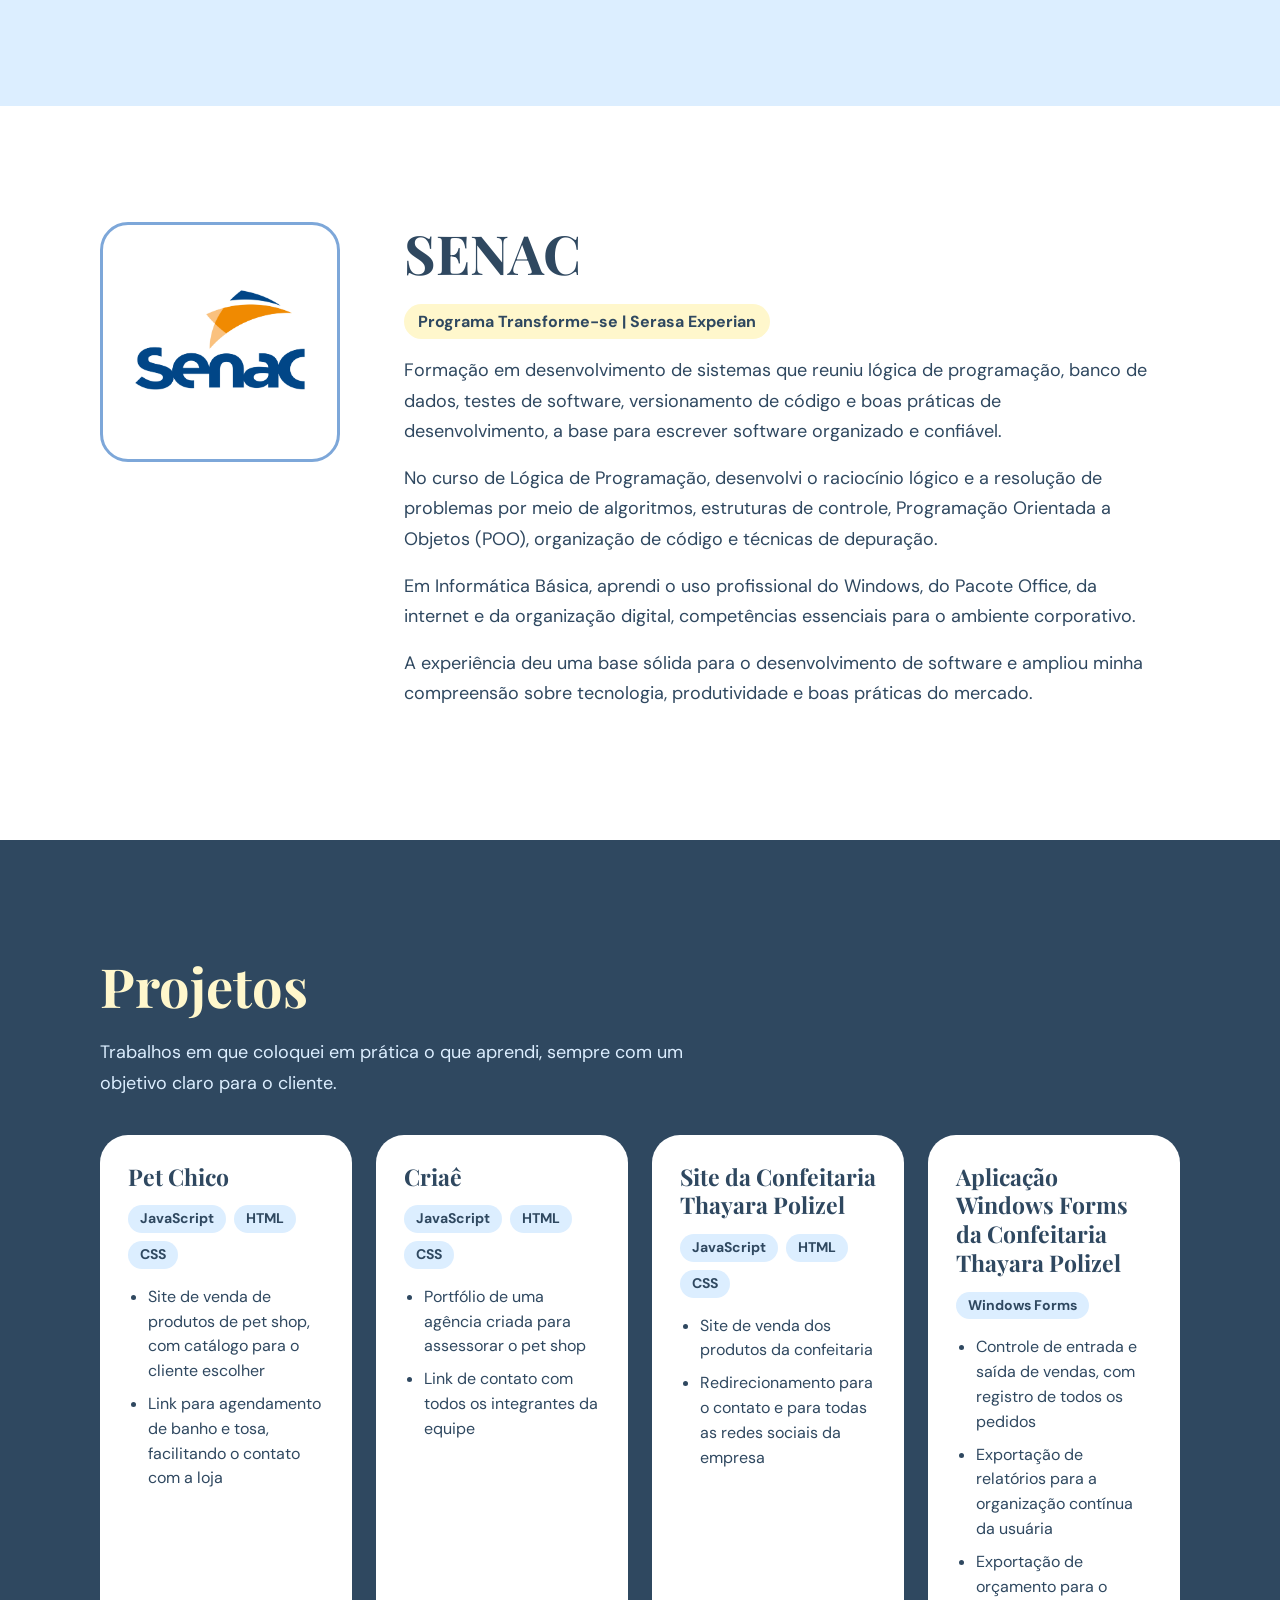
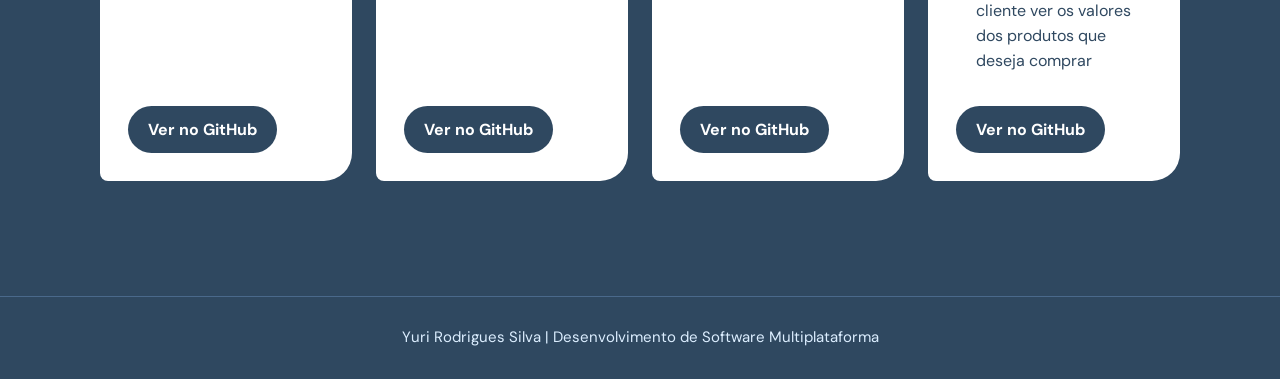
==== commit 30368598: "Atualizando as imagens" ====
--- a/index.html
+++ b/index.html
@@ -12,6 +12,10 @@
 </head>
 <body>
 
+<!-- Barra fina no topo que enche conforme a página é rolada (controlada pelo script.js) -->
+<div class="progresso" id="progresso"></div>
+
+<!-- MENU DO TOPO -->
 <header class="topo">
     <a href="#inicio" class="marca">Yuri Rodrigues</a>
     <nav aria-label="Seções do portfólio">
@@ -25,14 +29,16 @@
 
 <main>
 
+<!-- CAPA -->
 <section id="inicio" class="hero">
+    <!-- Estrelas decorativas (flutuam com animação no CSS) -->
     <svg class="estrela e1" viewBox="0 0 24 24" aria-hidden="true"><path d="M12 0Q13.5 10.5 24 12Q13.5 13.5 12 24Q10.5 13.5 0 12Q10.5 10.5 12 0Z"/></svg>
     <svg class="estrela e2" viewBox="0 0 24 24" aria-hidden="true"><path d="M12 0Q13.5 10.5 24 12Q13.5 13.5 12 24Q10.5 13.5 0 12Q10.5 10.5 12 0Z"/></svg>
 
     <div class="hero-texto">
         <p class="apoio">Portfólio</p>
         <h1>Yuri Rodrigues Silva</h1>
-        <p class="lead">Estudante de Desenvolvimento de Software Multiplataforma, criando sites e sistemas com HTML, CSS, JavaScript e banco de dados.</p>
+        <p class="lead">Estudante de Desenvolvimento de Software Multiplataforma. Transformo ideias em sites e sistemas que resolvem problemas reais, usando HTML, CSS, JavaScript e banco de dados.</p>
         <div class="acoes">
             <a class="botao" href="#projetos">Ver projetos</a>
             <a class="botao vazado" href="#sobre">Conhecer minha história</a>
@@ -44,93 +50,100 @@
     </div>
 </section>
 
+<!-- SOBRE / STORYTELLING -->
 <section id="sobre" class="secao claro">
     <div class="miolo estreito">
-        <h2>Minha história</h2>
-        <p>Meu nome é Yuri Rodrigues Silva e sou estudante de Desenvolvimento de Software Multiplataforma (DSM) na FATEC Zona Sul. Desde o primeiro contato com a tecnologia, me interessei por criar soluções digitais e pelo impacto que elas têm na vida das pessoas e das empresas.</p>
-        <p>Busco aprimorar meus conhecimentos com cursos, projetos e experiências práticas. Tenho formação complementar pelo SENAC, no Programa Transforme-se em parceria com a Serasa Experian, e pelo Instituto Percorre, onde desenvolvi competências em programação, desenvolvimento web, banco de dados, versionamento de código e trabalho em equipe.</p>
-        <p>Hoje aprofundo meus estudos em programação e tecnologias web pela graduação e por projetos práticos. Sou dedicada ao aprendizado contínuo e motivada por novos desafios, e quero construir uma carreira sólida em tecnologia.</p>
+        <h2 class="revelar">Minha história</h2>
+        <p class="revelar">Meu nome é Yuri Rodrigues Silva e sou estudante de Desenvolvimento de Software Multiplataforma (DSM) na FATEC Zona Sul. Desde o meu primeiro contato com a tecnologia, percebi que um bom código vai além da tela: ele economiza tempo, organiza negócios e muda a rotina de quem usa. Foi esse impacto, na vida das pessoas e das empresas, que despertou minha vontade de criar soluções digitais.</p>
+        <p class="revelar">Desde então, aprendo na prática. Cada curso, projeto e desafio virou uma oportunidade de evoluir. Tenho formação complementar pelo SENAC, no Programa Transforme-se em parceria com a Serasa Experian, e pelo Instituto Percorre, onde desenvolvi programação, desenvolvimento web, banco de dados, versionamento de código e trabalho em equipe.</p>
+        <p class="revelar">Hoje, aprofundo meus estudos em programação, desenvolvimento de software e tecnologias web, unindo a teoria da graduação aos projetos reais que construo, como sites para pet shop e confeitaria e um sistema de controle de vendas. Sou dedicada, curiosa e movida por novos desafios, e meu objetivo é construir uma carreira sólida em tecnologia.</p>
     </div>
 </section>
 
+<!-- FATEC -->
 <section id="fatec" class="secao">
     <div class="miolo formacao">
-        <div class="logo"><img src="fatec.png" alt="Logotipo da FATEC Zona Sul"></div>
+        <div class="logo retangular revelar"><img src="fatec.png" alt="Logotipo da FATEC Zona Sul"></div>
         <div class="texto">
-            <h2>FATEC Zona Sul</h2>
-            <p class="sub">Desenvolvimento de Software Multiplataforma | cursando</p>
-            <p>A FATEC Zona Sul é uma instituição pública de ensino superior, reconhecida pela qualidade acadêmica e pela formação de profissionais para o mercado de tecnologia.</p>
-            <p>Na graduação, estudo programação, banco de dados, desenvolvimento web, engenharia de software, análise e modelagem de sistemas e metodologias para criar aplicações em diferentes plataformas.</p>
-            <p>Também participo de projetos acadêmicos que aplicam os conceitos na prática e fortalecem minhas habilidades técnicas, analíticas e de trabalho em equipe.</p>
+            <h2 class="revelar">FATEC Zona Sul</h2>
+            <p class="sub revelar">Desenvolvimento de Software Multiplataforma | cursando</p>
+            <p class="revelar">A FATEC Zona Sul é uma instituição pública de ensino superior, reconhecida pela qualidade acadêmica e pela forte ligação com o mercado de tecnologia. O curso de DSM prepara profissionais para criar aplicações que funcionam em diferentes plataformas, como web, desktop e dispositivos móveis.</p>
+            <p class="revelar">Na graduação, estudo programação, banco de dados, desenvolvimento web, engenharia de software, análise e modelagem de sistemas, além de metodologias usadas no dia a dia das equipes de desenvolvimento. Isso me ajuda a entender não só como escrever código, mas como planejar, estruturar e entregar um sistema completo.</p>
+            <p class="revelar">Também participo de projetos acadêmicos que aplicam os conceitos na prática e fortalecem minhas habilidades técnicas, analíticas e de trabalho em equipe. Essa experiência tem sido decisiva para o meu crescimento profissional e para o desenvolvimento de soluções inovadoras.</p>
         </div>
     </div>
 </section>
 
+<!-- INSTITUTO PERCORRE -->
 <section id="percorre" class="secao claro">
     <div class="miolo formacao">
-        <div class="logo"><img src="percorre.jpg" alt="Logotipo do Instituto Percorre"></div>
+        <div class="logo cheio revelar"><img src="percorre.png" alt="Logotipo do Instituto Percorre"></div>
         <div class="texto">
-            <h2>Instituto Percorre</h2>
-            <p class="sub">Desenvolvimento Web</p>
-            <p>Formação com teoria e prática para criar páginas e aplicações modernas. Estudei HTML5 e CSS3 para estruturar e estilizar interfaces, além de Git e GitHub para controle de versão e gestão de projetos.</p>
-            <p>O curso também abordou comunicação profissional, raciocínio lógico e matemático aplicado à tecnologia, soft skills, trabalho em equipe e metodologias do mercado de trabalho.</p>
-            <p>No Projeto Integrador, desenvolvi soluções reais, do planejamento à implementação e apresentação.</p>
-            <p>Participei ainda da palestra "Empoderamento Feminino no Mercado de Trabalho" e de visitas técnicas à TOTVS durante o evento Criatech.</p>
+            <h2 class="revelar">Instituto Percorre</h2>
+            <p class="sub revelar">Desenvolvimento Web</p>
+            <p class="revelar">Formação com teoria e muita prática para criar páginas e aplicações modernas. Estudei HTML5 e CSS3 para estruturar e estilizar interfaces e aprendi a usar Git e GitHub para controlar versões, organizar o código e trabalhar em projetos com outras pessoas.</p>
+            <p class="revelar">O curso foi além da técnica: trabalhei comunicação profissional, raciocínio lógico e matemático aplicado à tecnologia, soft skills, trabalho em equipe e metodologias voltadas ao mercado de trabalho.</p>
+            <p class="revelar">No Projeto Integrador, apliquei tudo isso em soluções reais, acompanhando cada etapa: planejamento, implementação e apresentação dos resultados.</p>
+            <p class="revelar">Participei também da palestra "Empoderamento Feminino no Mercado de Trabalho" e de visitas técnicas à TOTVS durante o evento Criatech, experiências que ampliaram minha visão sobre o mercado de tecnologia.</p>
         </div>
     </div>
 </section>
 
+<!-- SENAC -->
 <section id="senac" class="secao">
     <div class="miolo formacao">
-        <div class="logo"><img src="senac.jpg" alt="Logotipo do SENAC"></div>
+        <div class="logo revelar"><img src="senac.jpg" alt="Logotipo do SENAC"></div>
         <div class="texto">
-            <h2>SENAC</h2>
-            <p class="sub">Programa Transforme-se | Serasa Experian</p>
-            <p>Formação em desenvolvimento de sistemas, com lógica de programação, banco de dados, testes de software, versionamento de código e boas práticas.</p>
-            <p>No curso de Lógica de Programação, trabalhei algoritmos, estruturas de controle, Programação Orientada a Objetos (POO), organização de código e técnicas de depuração.</p>
-            <p>Em Informática Básica, aprendi o uso profissional do Windows, do Pacote Office, da internet e da organização digital.</p>
+            <h2 class="revelar">SENAC</h2>
+            <p class="sub revelar">Programa Transforme-se | Serasa Experian</p>
+            <p class="revelar">Formação em desenvolvimento de sistemas que reuniu lógica de programação, banco de dados, testes de software, versionamento de código e boas práticas de desenvolvimento, a base para escrever software organizado e confiável.</p>
+            <p class="revelar">No curso de Lógica de Programação, desenvolvi o raciocínio lógico e a resolução de problemas por meio de algoritmos, estruturas de controle, Programação Orientada a Objetos (POO), organização de código e técnicas de depuração.</p>
+            <p class="revelar">Em Informática Básica, aprendi o uso profissional do Windows, do Pacote Office, da internet e da organização digital, competências essenciais para o ambiente corporativo.</p>
+            <p class="revelar">A experiência deu uma base sólida para o desenvolvimento de software e ampliou minha compreensão sobre tecnologia, produtividade e boas práticas do mercado.</p>
         </div>
     </div>
 </section>
 
+<!-- PROJETOS -->
 <section id="projetos" class="secao escuro">
     <div class="miolo">
-        <h2>Projetos</h2>
+        <h2 class="revelar">Projetos</h2>
+        <p class="intro revelar">Trabalhos em que coloquei em prática o que aprendi, sempre com um objetivo claro para o cliente.</p>
         <div class="cards">
-            <article class="card">
+            <article class="card revelar">
                 <h3>Pet Chico</h3>
                 <p class="tags"><span>JavaScript</span><span>HTML</span><span>CSS</span></p>
                 <ul>
-                    <li>Site de venda de produtos de pet shop</li>
-                    <li>Link para agendamento de banho e tosa</li>
+                    <li>Site de venda de produtos de pet shop, com catálogo para o cliente escolher</li>
+                    <li>Link para agendamento de banho e tosa, facilitando o contato com a loja</li>
                 </ul>
                 <a href="https://pet-chico.github.io/PetChico_/" target="_blank" rel="noopener">Ver no GitHub</a>
             </article>
-            <article class="card">
+            <article class="card revelar">
                 <h3>Criaê</h3>
                 <p class="tags"><span>JavaScript</span><span>HTML</span><span>CSS</span></p>
                 <ul>
                     <li>Portfólio de uma agência criada para assessorar o pet shop</li>
-                    <li>Link de contato com todos os integrantes</li>
+                    <li>Link de contato com todos os integrantes da equipe</li>
                 </ul>
                 <a href="https://agenciacriae.github.io/agcria-/" target="_blank" rel="noopener">Ver no GitHub</a>
             </article>
-            <article class="card">
+            <article class="card revelar">
                 <h3>Site da Confeitaria Thayara Polizel</h3>
                 <p class="tags"><span>JavaScript</span><span>HTML</span><span>CSS</span></p>
                 <ul>
-                    <li>Site de venda de produtos da confeitaria</li>
-                    <li>Redirecionamento para o contato e as redes sociais da empresa</li>
+                    <li>Site de venda dos produtos da confeitaria</li>
+                    <li>Redirecionamento para o contato e para todas as redes sociais da empresa</li>
                 </ul>
                 <a href="https://github.com/Yuri2902/Meu_Portifolio.git" target="_blank" rel="noopener">Ver no GitHub</a>
             </article>
-            <article class="card">
+            <article class="card revelar">
                 <h3>Aplicação Windows Forms da Confeitaria Thayara Polizel</h3>
                 <p class="tags"><span>Windows Forms</span></p>
                 <ul>
-                    <li>Controle de entrada e saída de vendas, com registro de pedidos</li>
+                    <li>Controle de entrada e saída de vendas, com registro de todos os pedidos</li>
                     <li>Exportação de relatórios para a organização contínua da usuária</li>
-                    <li>Exportação de orçamento para o cliente ver os valores dos produtos</li>
+                    <li>Exportação de orçamento para o cliente ver os valores dos produtos que deseja comprar</li>
                 </ul>
                 <a href="https://github.com/rubens-costa55/ProjetoConfeitaria" target="_blank" rel="noopener">Ver no GitHub</a>
             </article>
--- a/style.css
+++ b/style.css
@@ -1,91 +1,281 @@
+
 :root{
-    --marinho:#2F4860;
+    --marinho:#2F4860;  
     --branco:#FFFFFF;
-    --cobalto:#7DA7D9;
-    --manteiga:#FFF7CC;
-    --gelo:#DCEEFF;
-    --serif:'Playfair Display',Georgia,serif;
-    --sans:'DM Sans',system-ui,-apple-system,'Segoe UI',sans-serif;
-}
-*{margin:0;padding:0;box-sizing:border-box}
-html{scroll-behavior:smooth;scroll-padding-top:72px}
-body{background:var(--branco);color:var(--marinho);font-family:var(--sans);font-size:18px;line-height:1.7}
+    --cobalto:#7DA7D9;   
+    --manteiga:#FFF7CC; 
+    --gelo:#DCEEFF;      
+
+    --fonte-titulo:'Playfair Display',Georgia,serif;
+    --fonte-texto:'DM Sans',system-ui,-apple-system,'Segoe UI',sans-serif;
+}
+
+
+
+*{margin:0;padding:0;box-sizing:border-box}  
+html{
+    scroll-behavior:smooth;   
+    scroll-padding-top:72px;  
+}
+
+body{
+    background:var(--branco);
+    color:var(--marinho);
+    font-family:var(--fonte-texto);
+    font-size:18px;
+    line-height:1.7;
+    overflow-x:hidden;
+}
+
 img{max-width:100%;display:block}
-a:focus-visible,.botao:focus-visible{outline:3px solid var(--cobalto);outline-offset:3px}
-
-/* TOPO */
-.topo{position:sticky;top:0;z-index:10;display:flex;justify-content:space-between;align-items:center;gap:16px;flex-wrap:wrap;
-    padding:14px clamp(20px,5vw,64px);background:var(--marinho);color:var(--branco)}
-.marca{font-family:var(--serif);font-size:22px;font-weight:700;color:var(--manteiga);text-decoration:none}
+
+/* Contorno visível ao navegar pelo teclado */
+a:focus-visible{outline:3px solid var(--cobalto);outline-offset:3px}
+
+
+.progresso{
+    position:fixed;top:0;left:0;
+    width:100%;height:4px;
+    background:var(--cobalto);
+    transform:scaleX(0);          
+    transform-origin:left;
+    z-index:20;
+}
+
+.topo{
+    position:sticky;top:0;z-index:10;   /* fica fixo no topo ao rolar */
+    display:flex;justify-content:space-between;align-items:center;
+    gap:16px;flex-wrap:wrap;
+    padding:14px clamp(20px,5vw,64px);
+    background:var(--marinho);
+}
+
+.marca{
+    font-family:var(--fonte-titulo);
+    font-size:22px;font-weight:700;
+    color:var(--manteiga);text-decoration:none;
+}
+
 .topo nav{display:flex;gap:6px;flex-wrap:wrap}
-.topo nav a{color:var(--gelo);text-decoration:none;font-size:16px;font-weight:500;padding:6px 14px;border-radius:999px;transition:background .2s,color .2s}
-.topo nav a:hover{background:rgba(125,167,217,.25)}
+
+.topo nav a{
+    color:var(--gelo);text-decoration:none;
+    font-size:16px;font-weight:500;
+    padding:6px 14px;border-radius:999px;
+    transition:background .25s,color .25s,transform .25s;
+}
+.topo nav a:hover{background:rgba(125,167,217,.3);transform:translateY(-2px)}
 .topo nav a.ativo{background:var(--manteiga);color:var(--marinho)}
 
-/* HERO */
-.hero{position:relative;overflow:hidden;min-height:calc(100vh - 62px);display:grid;grid-template-columns:1.1fr .9fr;align-items:center;gap:40px;
-    padding:60px clamp(20px,6vw,96px);background:var(--gelo)}
-.apoio{font-size:20px;color:var(--cobalto);font-weight:700;margin-bottom:8px}
-.hero h1{font-family:var(--serif);font-size:clamp(44px,6.5vw,92px);line-height:1.05;font-weight:700;color:var(--marinho);margin-bottom:24px}
-.lead{max-width:34ch;font-size:clamp(19px,1.8vw,23px);margin-bottom:32px}
+
+
+.hero{
+    position:relative;overflow:hidden;
+    min-height:calc(100vh - 62px);
+    display:grid;grid-template-columns:1.1fr .9fr;  
+    align-items:center;gap:40px;
+    padding:60px clamp(20px,6vw,96px);
+    background:var(--gelo);
+}
+
+.apoio{font-size:20px;font-weight:700;color:var(--cobalto);margin-bottom:8px}
+
+.hero h1{
+    font-family:var(--fonte-titulo);
+    font-size:clamp(44px,6.5vw,92px);  
+    line-height:1.05;font-weight:700;
+    margin-bottom:24px;
+}
+
+.lead{max-width:36ch;font-size:clamp(19px,1.8vw,23px);margin-bottom:32px}
+
 .acoes{display:flex;gap:14px;flex-wrap:wrap}
-.botao{display:inline-block;padding:13px 26px;border-radius:999px;background:var(--marinho);color:var(--branco);font-weight:700;text-decoration:none;
-    border:2px solid var(--marinho);transition:background .2s,color .2s}
-.botao:hover{background:var(--cobalto);border-color:var(--cobalto);color:var(--marinho)}
+
+
+.botao{
+    display:inline-block;padding:13px 26px;border-radius:999px;
+    background:var(--marinho);color:var(--branco);
+    border:2px solid var(--marinho);
+    font-weight:700;text-decoration:none;
+    transition:background .25s,color .25s,transform .25s,box-shadow .25s;
+}
+.botao:hover{
+    background:var(--cobalto);border-color:var(--cobalto);color:var(--marinho);
+    transform:translateY(-3px);
+    box-shadow:0 8px 18px rgba(47,72,96,.25);
+}
 .botao.vazado{background:transparent;color:var(--marinho)}
 .botao.vazado:hover{background:var(--manteiga);border-color:var(--manteiga)}
 
-.arco{justify-self:center;width:min(380px,80%);aspect-ratio:3/4;border-radius:999px 999px 40px 40px;overflow:hidden;
-    background:var(--cobalto);border:10px solid var(--branco);box-shadow:0 0 0 10px var(--cobalto)}
-.arco img{width:100%;height:100%;object-fit:cover}
-
+
+.arco{
+    justify-self:center;
+    width:min(380px,80%);aspect-ratio:3/4;
+    border-radius:999px 999px 40px 40px;
+    overflow:hidden;
+    background:var(--cobalto);
+    border:10px solid var(--branco);
+    box-shadow:0 0 0 10px var(--cobalto);
+}
+.arco img{width:100%;height:100%;object-fit:cover;object-position:center 30%}
+
+/* Estrelas decorativas */
 .estrela{position:absolute;fill:var(--cobalto);pointer-events:none}
 .e1{width:70px;top:12%;right:8%}
 .e2{width:42px;bottom:10%;left:46%;fill:var(--manteiga);stroke:var(--cobalto);stroke-width:.6}
 
-/* SEÇÕES */
-.secao{padding:clamp(64px,9vw,120px) clamp(20px,6vw,96px);background:var(--branco)}
-.secao.claro{background:var(--gelo)}
-.secao.escuro{background:var(--marinho);color:var(--branco)}
-.miolo{max-width:1080px;margin:0 auto}
-.miolo.estreito{max-width:720px}
-.secao h2{font-family:var(--serif);font-size:clamp(34px,4.5vw,54px);line-height:1.15;font-weight:700;margin-bottom:20px}
+
+
+.secao{
+    padding:clamp(64px,9vw,120px) clamp(20px,6vw,96px);
+    background:var(--branco);
+}
+.secao.claro{background:var(--gelo)}                     
+.secao.escuro{background:var(--marinho);color:var(--branco)}  
+.miolo{max-width:1080px;margin:0 auto}   
+.miolo.estreito{max-width:720px}        
+
+.secao h2{
+    font-family:var(--fonte-titulo);
+    font-size:clamp(34px,4.5vw,54px);
+    line-height:1.15;font-weight:700;
+    margin-bottom:20px;
+}
 .secao.escuro h2{color:var(--manteiga)}
+
 .estreito p{margin-bottom:20px;line-height:1.8}
 
-.formacao{display:grid;grid-template-columns:240px 1fr;gap:clamp(28px,5vw,64px);align-items:start}
-.logo{background:var(--branco);border:3px solid var(--cobalto);border-radius:28px;padding:28px;display:grid;place-items:center;aspect-ratio:1}
-.logo img{max-height:160px;width:auto;object-fit:contain}
+.formacao{
+    display:grid;
+    grid-template-columns:240px 1fr; 
+    gap:clamp(28px,5vw,64px);
+    align-items:start;
+}
+
+.logo{
+    background:var(--branco);
+    border:3px solid var(--cobalto);
+    border-radius:28px;padding:20px;
+    aspect-ratio:1/1;              /* quadrada por padrão */
+    width:100%;
+    display:grid;place-items:center;
+    overflow:hidden;
+    transition:transform .4s;
+}
+.logo:hover{transform:rotate(-3deg) scale(1.04)}
+.logo img{width:100%;height:100%;object-fit:contain}
 .claro .logo{border-color:var(--marinho)}
-.sub{color:var(--marinho);background:var(--manteiga);display:inline-block;padding:4px 14px;border-radius:999px;font-weight:700;font-size:16px;margin-bottom:22px}
+
+/* Logo da FATEC: retangular (a imagem é bem larga) */
+.logo.retangular{aspect-ratio:2/1;padding:16px 20px;align-self:start}
+
+/* Logo do Percorre: a imagem já é quadrada e tem fundo próprio, então preenche tudo */
+.logo.cheio{padding:0}
+.logo.cheio img{object-fit:cover}
+
+.sub{
+    display:inline-block;
+    background:var(--manteiga);
+    padding:4px 14px;border-radius:999px;
+    font-size:16px;font-weight:700;
+    margin-bottom:22px;
+}
+
 .texto p{max-width:62ch;margin-bottom:16px}
 .texto .sub{max-width:none}
 
-/* PROJETOS */
-.cards{display:grid;grid-template-columns:repeat(auto-fit,minmax(240px,1fr));gap:24px;margin-top:36px}
-.card{background:var(--branco);color:var(--marinho);border-radius:28px 28px 28px 8px;padding:28px;display:flex;flex-direction:column}
-.card h3{font-family:var(--serif);font-size:23px;line-height:1.25;margin-bottom:14px}
+
+.intro{max-width:52ch;color:var(--gelo);margin-bottom:12px}
+
+.cards{
+    display:grid;
+    grid-template-columns:repeat(auto-fit,minmax(240px,1fr));  /* cards se ajustam à largura */
+    gap:24px;margin-top:36px;
+}
+
+.card{
+    background:var(--branco);color:var(--marinho);
+    border-radius:28px 28px 28px 8px;
+    padding:28px;
+    display:flex;flex-direction:column;
+}
+.card:hover{box-shadow:0 16px 32px rgba(0,0,0,.3)}
+
+.card h3{font-family:var(--fonte-titulo);font-size:23px;line-height:1.25;margin-bottom:14px}
+
 .tags{display:flex;flex-wrap:wrap;gap:8px;margin-bottom:16px}
 .tags span{background:var(--gelo);border-radius:999px;padding:2px 12px;font-size:14px;font-weight:700}
+
 .card ul{padding-left:20px;margin-bottom:24px;font-size:16px;line-height:1.55;flex:1}
 .card li{margin-bottom:8px}
-.card a{align-self:flex-start;padding:10px 20px;border-radius:999px;background:var(--marinho);color:var(--branco);text-decoration:none;font-weight:700;font-size:16px;transition:background .2s,color .2s}
+
+.card a{
+    align-self:flex-start;
+    padding:10px 20px;border-radius:999px;
+    background:var(--marinho);color:var(--branco);
+    font-size:16px;font-weight:700;text-decoration:none;
+    transition:background .25s,color .25s;
+}
 .card a:hover{background:var(--cobalto);color:var(--marinho)}
 
-.rodape{background:var(--marinho);color:var(--gelo);text-align:center;padding:28px 20px;font-size:15px;border-top:1px solid rgba(125,167,217,.35)}
-
-/* MOVIMENTO: uma entrada na abertura */
-.hero-texto,.arco{animation:entrar .8s ease both}
-.arco{animation-delay:.15s}
-@keyframes entrar{from{opacity:0;transform:translateY(24px)}to{opacity:1;transform:none}}
-@media (prefers-reduced-motion:reduce){*{animation:none!important;scroll-behavior:auto!important;transition:none!important}}
-
-/* RESPONSIVO */
+
+
+.rodape{
+    background:var(--marinho);color:var(--gelo);
+    text-align:center;padding:28px 20px;font-size:15px;
+    border-top:1px solid rgba(125,167,217,.35);
+}
+
+/*  Entrada da capa: texto e foto sobem suavemente ao abrir o site */
+.hero-texto,.arco{animation:subir .9s ease both}
+.arco{animation-delay:.2s}
+
+@keyframes subir{
+    from{opacity:0;transform:translateY(30px)}
+    to{opacity:1;transform:none}
+}
+
+/*  Estrelas flutuando */
+.e1{animation:flutuar 6s ease-in-out infinite}
+.e2{animation:girar 12s linear infinite}
+
+@keyframes flutuar{
+    0%,100%{transform:translateY(0) rotate(0deg)}
+    50%{transform:translateY(-18px) rotate(20deg)}
+}
+@keyframes girar{
+    to{transform:rotate(360deg)}
+}
+
+/*  Aparecer ao rolar (elementos com class="revelar").
+   Só ficam escondidos se o JavaScript estiver ativo (classe "js" no <html>).
+   O script.js adiciona "visivel" quando o elemento entra na tela. */
+.js .revelar{
+    opacity:0;
+    transform:translateY(32px);
+    transition:opacity .7s ease,transform .7s ease;
+    transition-delay:var(--atraso,0s);   /* atraso definido pelo script.js */
+}
+.js .revelar.visivel{opacity:1;transform:none}
+
+/* Cards: depois de revelados, sobem um pouco ao passar o mouse */
+.js .card.visivel:hover{transform:translateY(-8px);transition-delay:0s}
+
+/* Quem prefere menos movimento no sistema não vê as animações */
+@media (prefers-reduced-motion:reduce){
+    *{animation:none!important;transition:none!important;scroll-behavior:auto!important}
+    .js .revelar{opacity:1;transform:none}
+}
+
+
+
 @media(max-width:860px){
-    .hero{grid-template-columns:1fr;text-align:left;min-height:auto;padding-top:48px}
-    .arco{order:-1;width:min(260px,70%)}
+    html{scroll-padding-top:110px}
+
+    .hero{grid-template-columns:1fr;min-height:auto;padding-top:48px}
+    .arco{order:-1;width:min(260px,70%)}   /* foto passa a ficar acima do texto */
+    .e1{width:44px;top:4%}
+
     .formacao{grid-template-columns:1fr}
-    .logo{aspect-ratio:auto;max-width:240px}
-    .e1{width:44px;top:4%}
-    html{scroll-padding-top:110px}
-}
+    .logo{max-width:240px}
+}
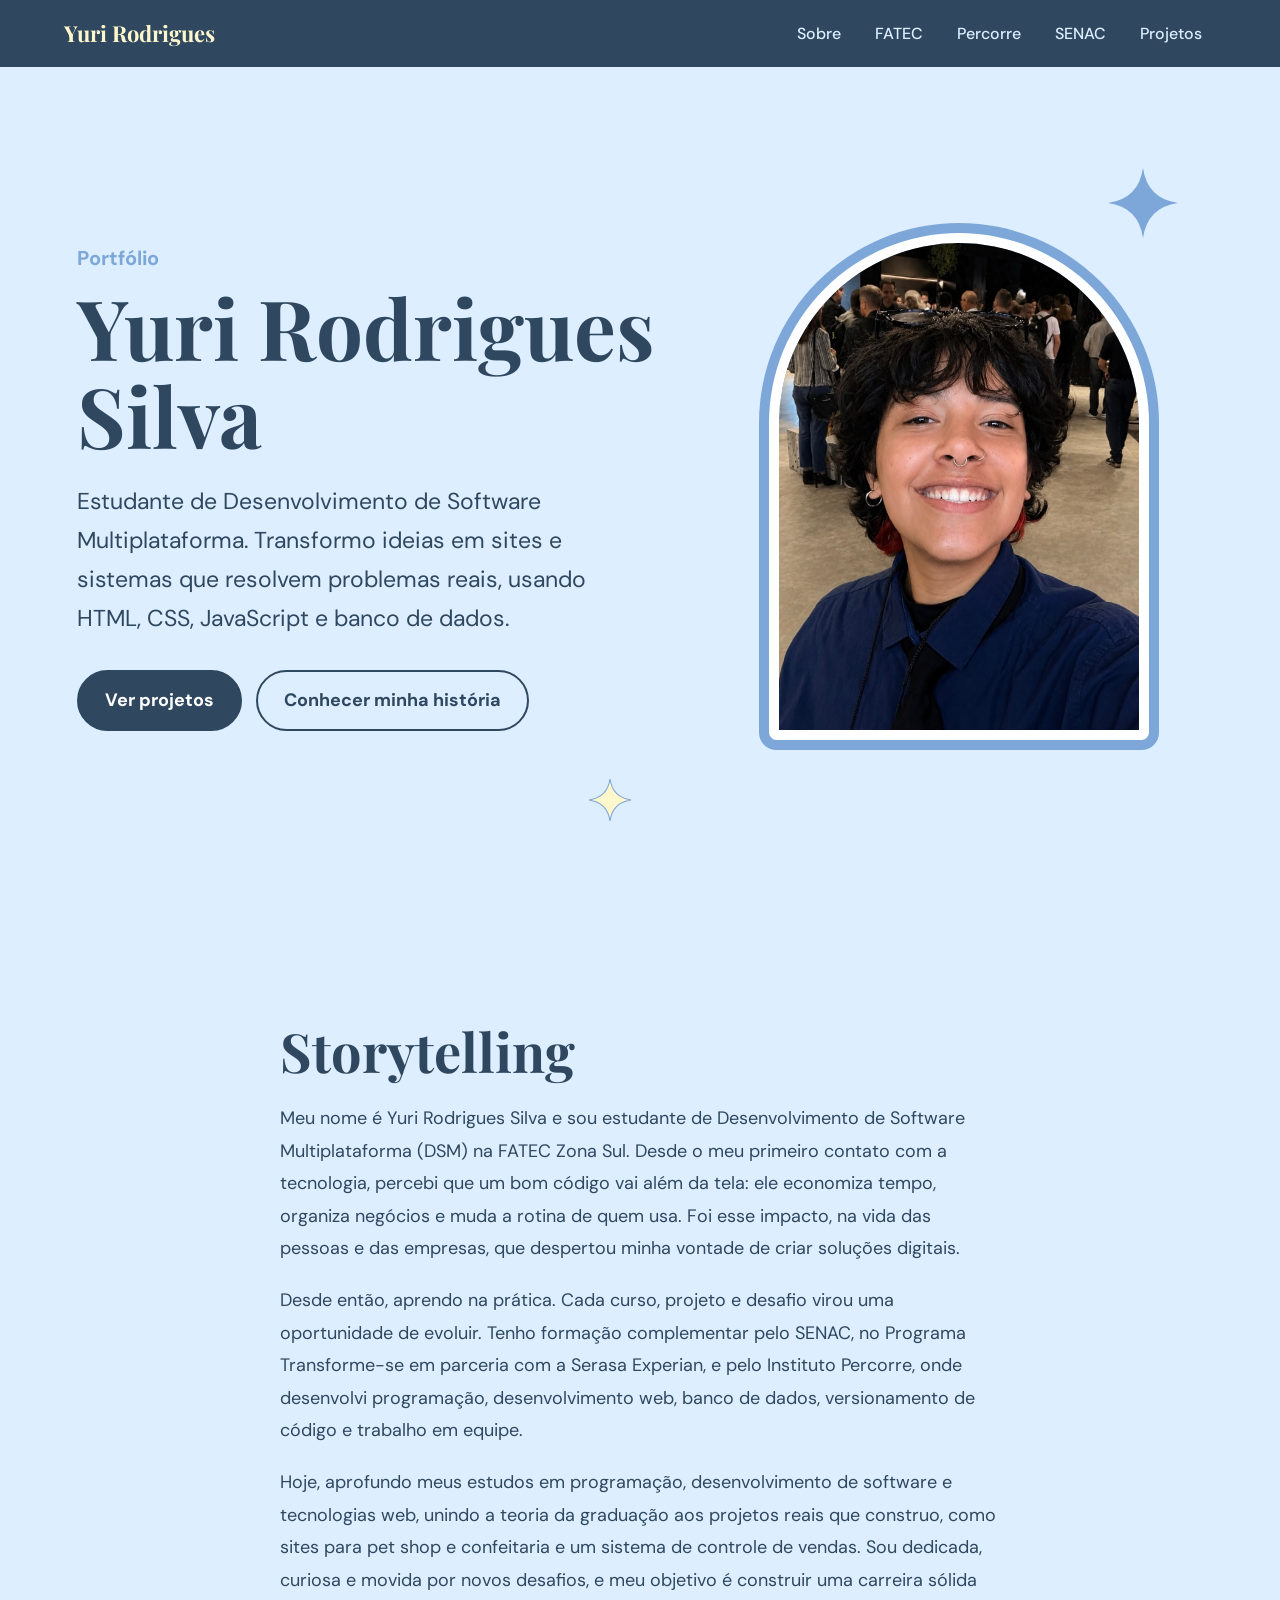
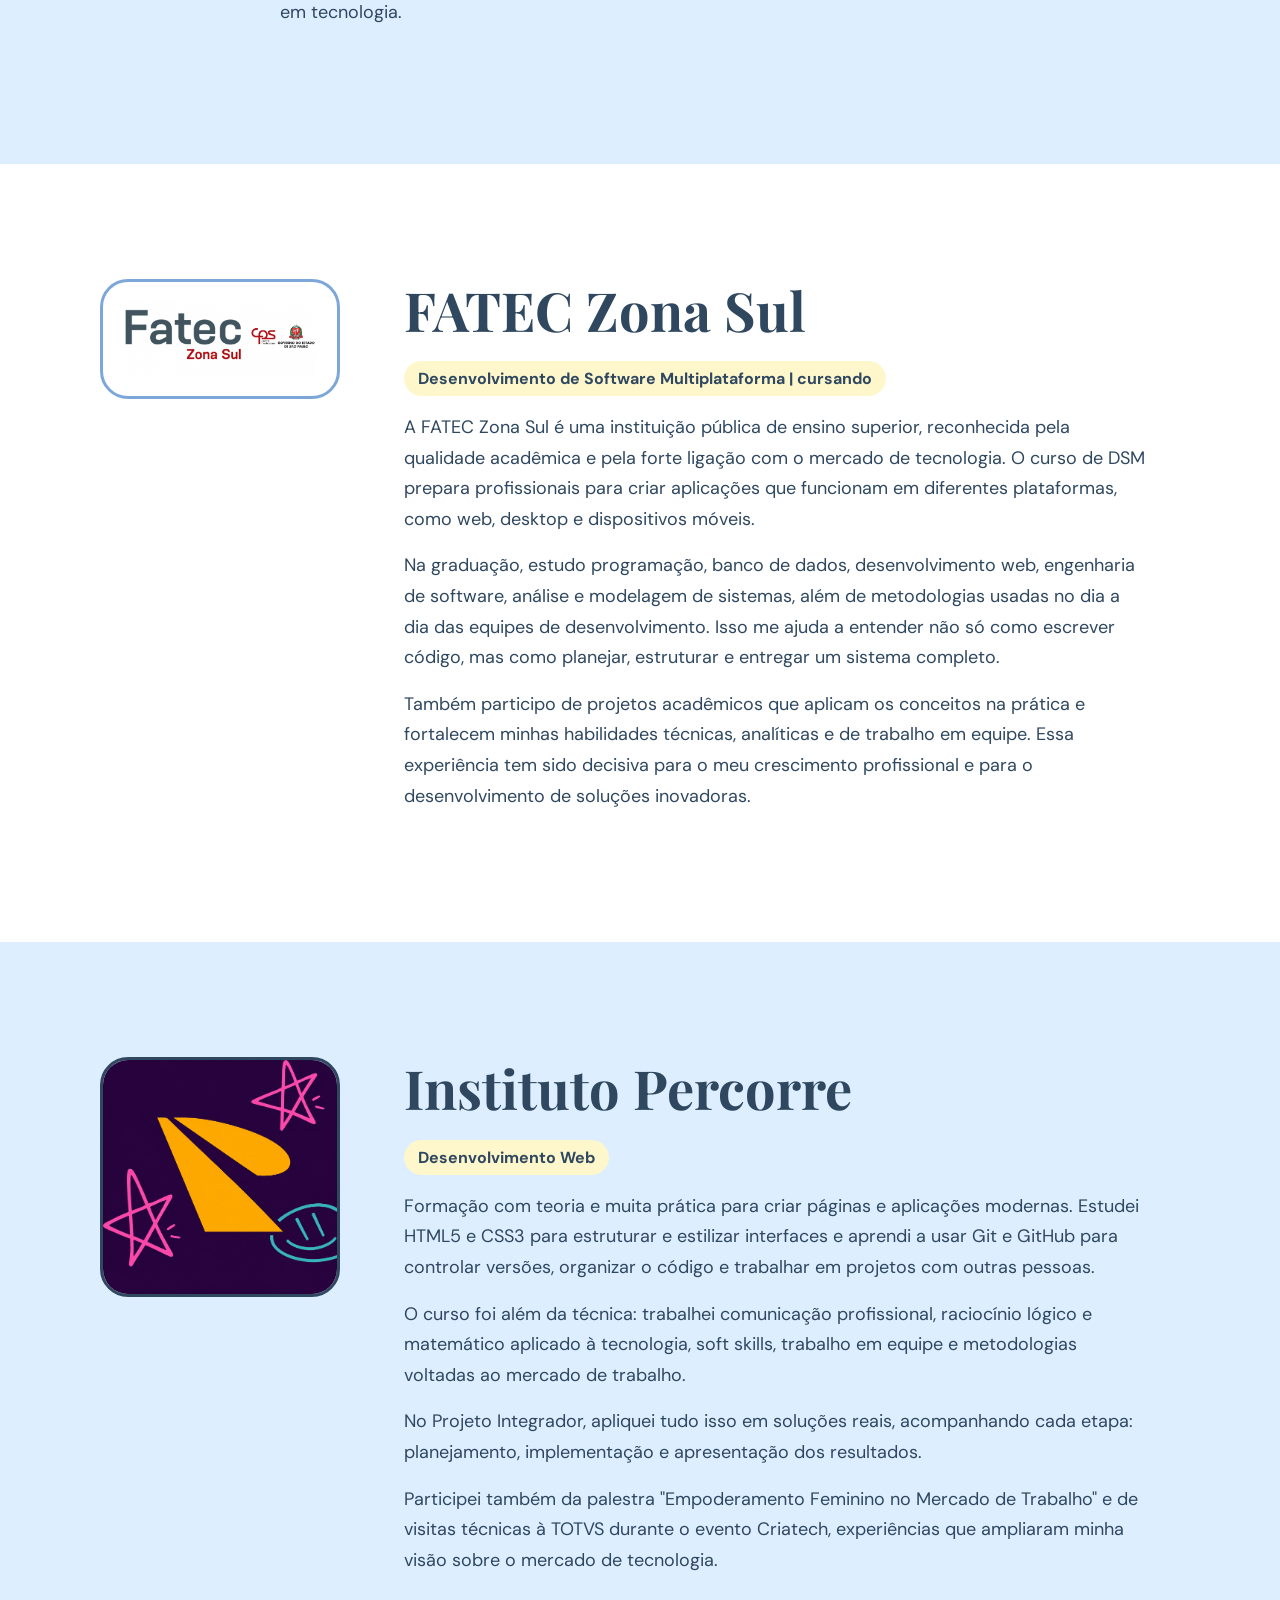
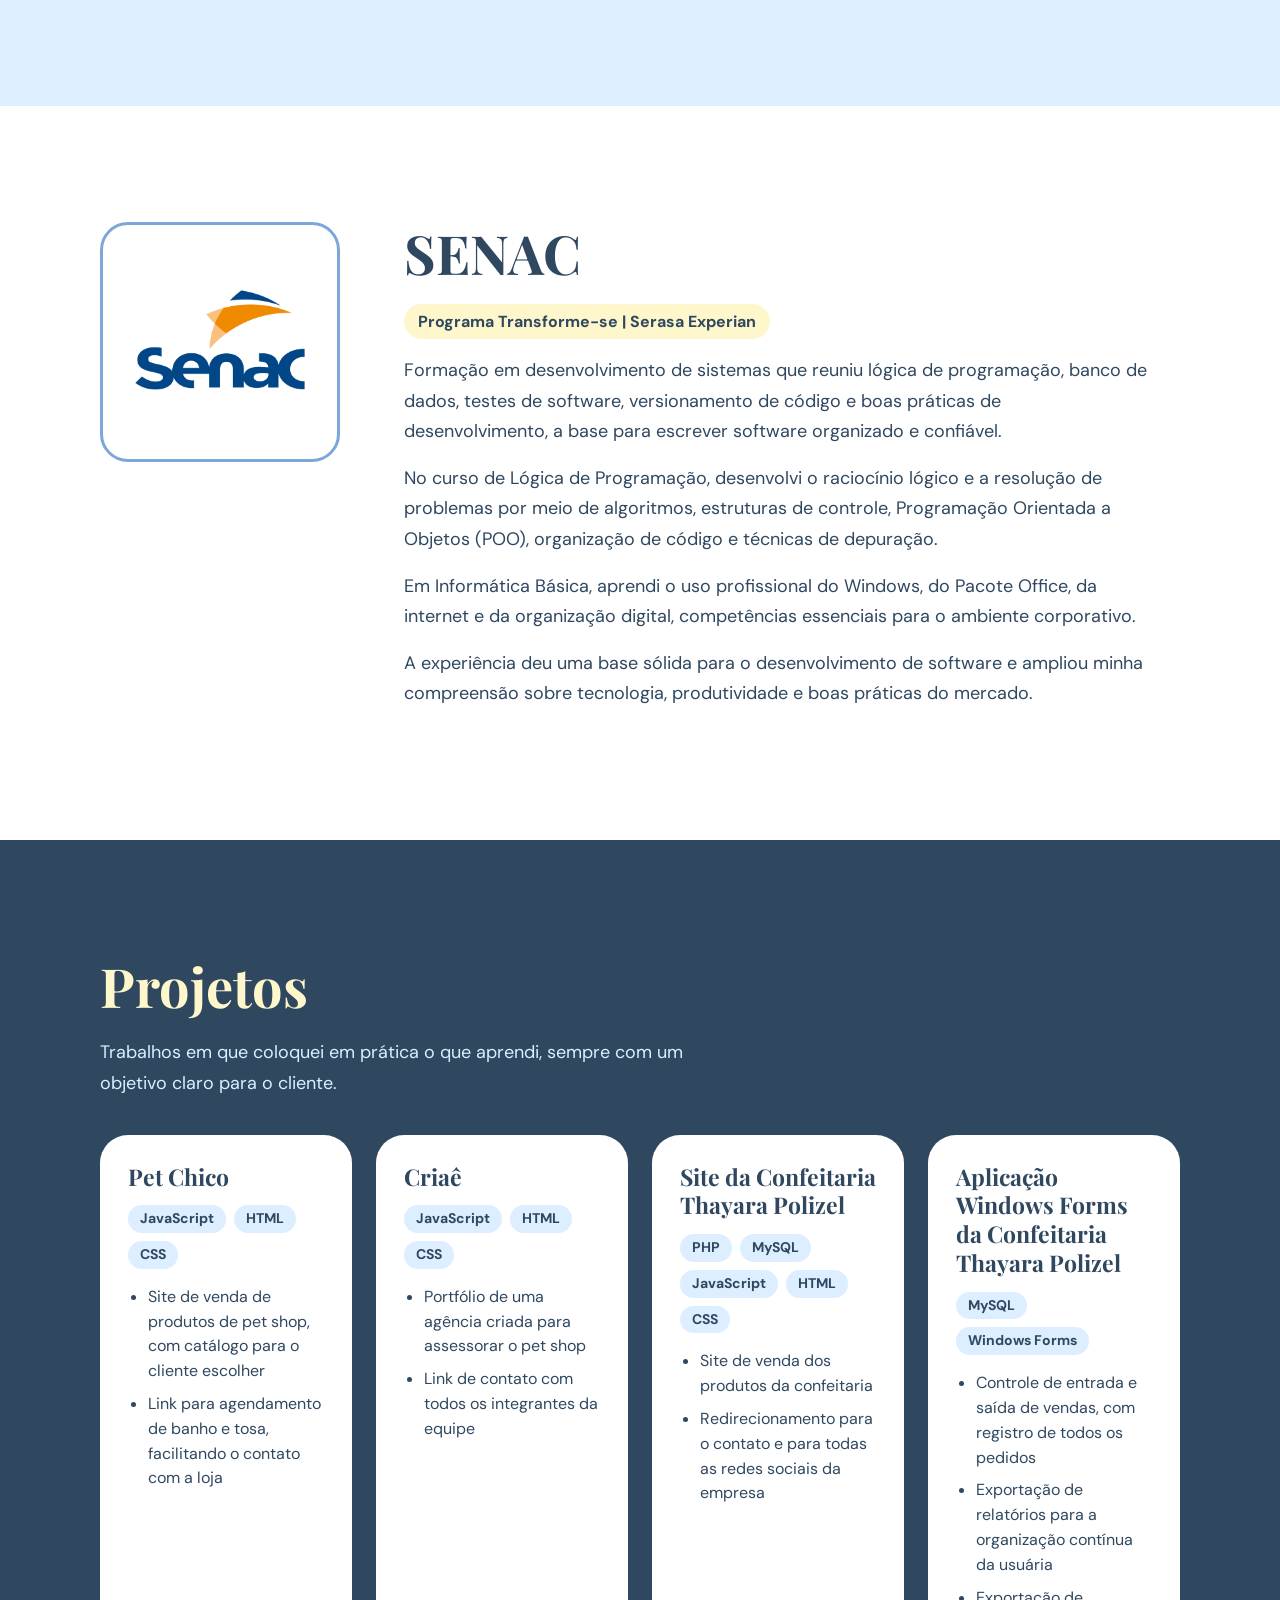
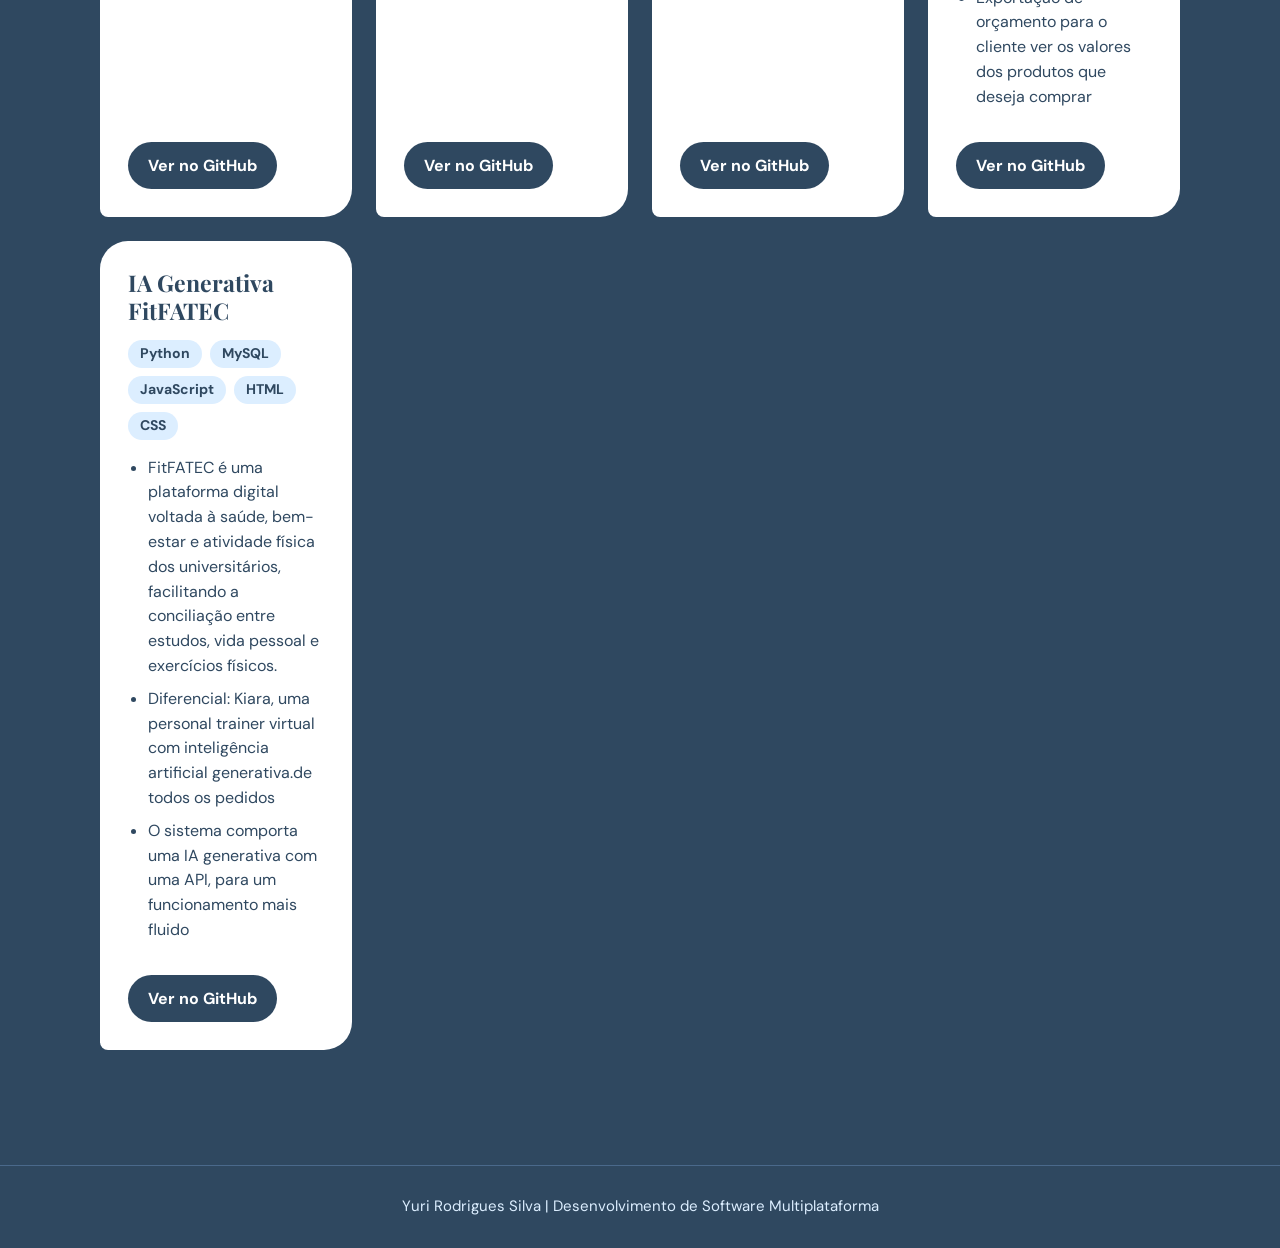
==== commit 14fce96c: "Adicionando um novo card de projetos" ====
--- a/index.html
+++ b/index.html
@@ -53,7 +53,7 @@
 <!-- SOBRE / STORYTELLING -->
 <section id="sobre" class="secao claro">
     <div class="miolo estreito">
-        <h2 class="revelar">Minha história</h2>
+        <h2 class="revelar">Storytelling</h2>
         <p class="revelar">Meu nome é Yuri Rodrigues Silva e sou estudante de Desenvolvimento de Software Multiplataforma (DSM) na FATEC Zona Sul. Desde o meu primeiro contato com a tecnologia, percebi que um bom código vai além da tela: ele economiza tempo, organiza negócios e muda a rotina de quem usa. Foi esse impacto, na vida das pessoas e das empresas, que despertou minha vontade de criar soluções digitais.</p>
         <p class="revelar">Desde então, aprendo na prática. Cada curso, projeto e desafio virou uma oportunidade de evoluir. Tenho formação complementar pelo SENAC, no Programa Transforme-se em parceria com a Serasa Experian, e pelo Instituto Percorre, onde desenvolvi programação, desenvolvimento web, banco de dados, versionamento de código e trabalho em equipe.</p>
         <p class="revelar">Hoje, aprofundo meus estudos em programação, desenvolvimento de software e tecnologias web, unindo a teoria da graduação aos projetos reais que construo, como sites para pet shop e confeitaria e um sistema de controle de vendas. Sou dedicada, curiosa e movida por novos desafios, e meu objetivo é construir uma carreira sólida em tecnologia.</p>
@@ -130,7 +130,7 @@
             </article>
             <article class="card revelar">
                 <h3>Site da Confeitaria Thayara Polizel</h3>
-                <p class="tags"><span>JavaScript</span><span>HTML</span><span>CSS</span></p>
+                <p class="tags"><span>PHP</span><span>MySQL</span><span>JavaScript</span><span>HTML</span><span>CSS</span></p>
                 <ul>
                     <li>Site de venda dos produtos da confeitaria</li>
                     <li>Redirecionamento para o contato e para todas as redes sociais da empresa</li>
@@ -139,13 +139,23 @@
             </article>
             <article class="card revelar">
                 <h3>Aplicação Windows Forms da Confeitaria Thayara Polizel</h3>
-                <p class="tags"><span>Windows Forms</span></p>
+                <p class="tags"><span>MySQL</span><span>Windows Forms</span></p>
                 <ul>
                     <li>Controle de entrada e saída de vendas, com registro de todos os pedidos</li>
                     <li>Exportação de relatórios para a organização contínua da usuária</li>
                     <li>Exportação de orçamento para o cliente ver os valores dos produtos que deseja comprar</li>
                 </ul>
                 <a href="https://github.com/rubens-costa55/ProjetoConfeitaria" target="_blank" rel="noopener">Ver no GitHub</a>
+            </article>
+             <article class="card revelar">
+                <h3>IA Generativa FitFATEC</h3>
+                <p class="tags"><span>Python</span><span>MySQL</span><span>JavaScript</span><span>HTML</span><span>CSS</span></p>
+                <ul>
+                    <li>FitFATEC é uma plataforma digital voltada à saúde, bem-estar e atividade física dos universitários, facilitando a conciliação entre estudos, vida pessoal e exercícios físicos.</li>
+                    <li>Diferencial: Kiara, uma personal trainer virtual com inteligência artificial generativa.de todos os pedidos</li>
+                    <li>O sistema comporta uma IA generativa com uma API, para um funcionamento mais fluido</li>
+                </ul>
+                <a href="https://github.com/Yuri2902/FitFATEC.git" target="_blank" rel="noopener">Ver no GitHub</a>
             </article>
         </div>
     </div>
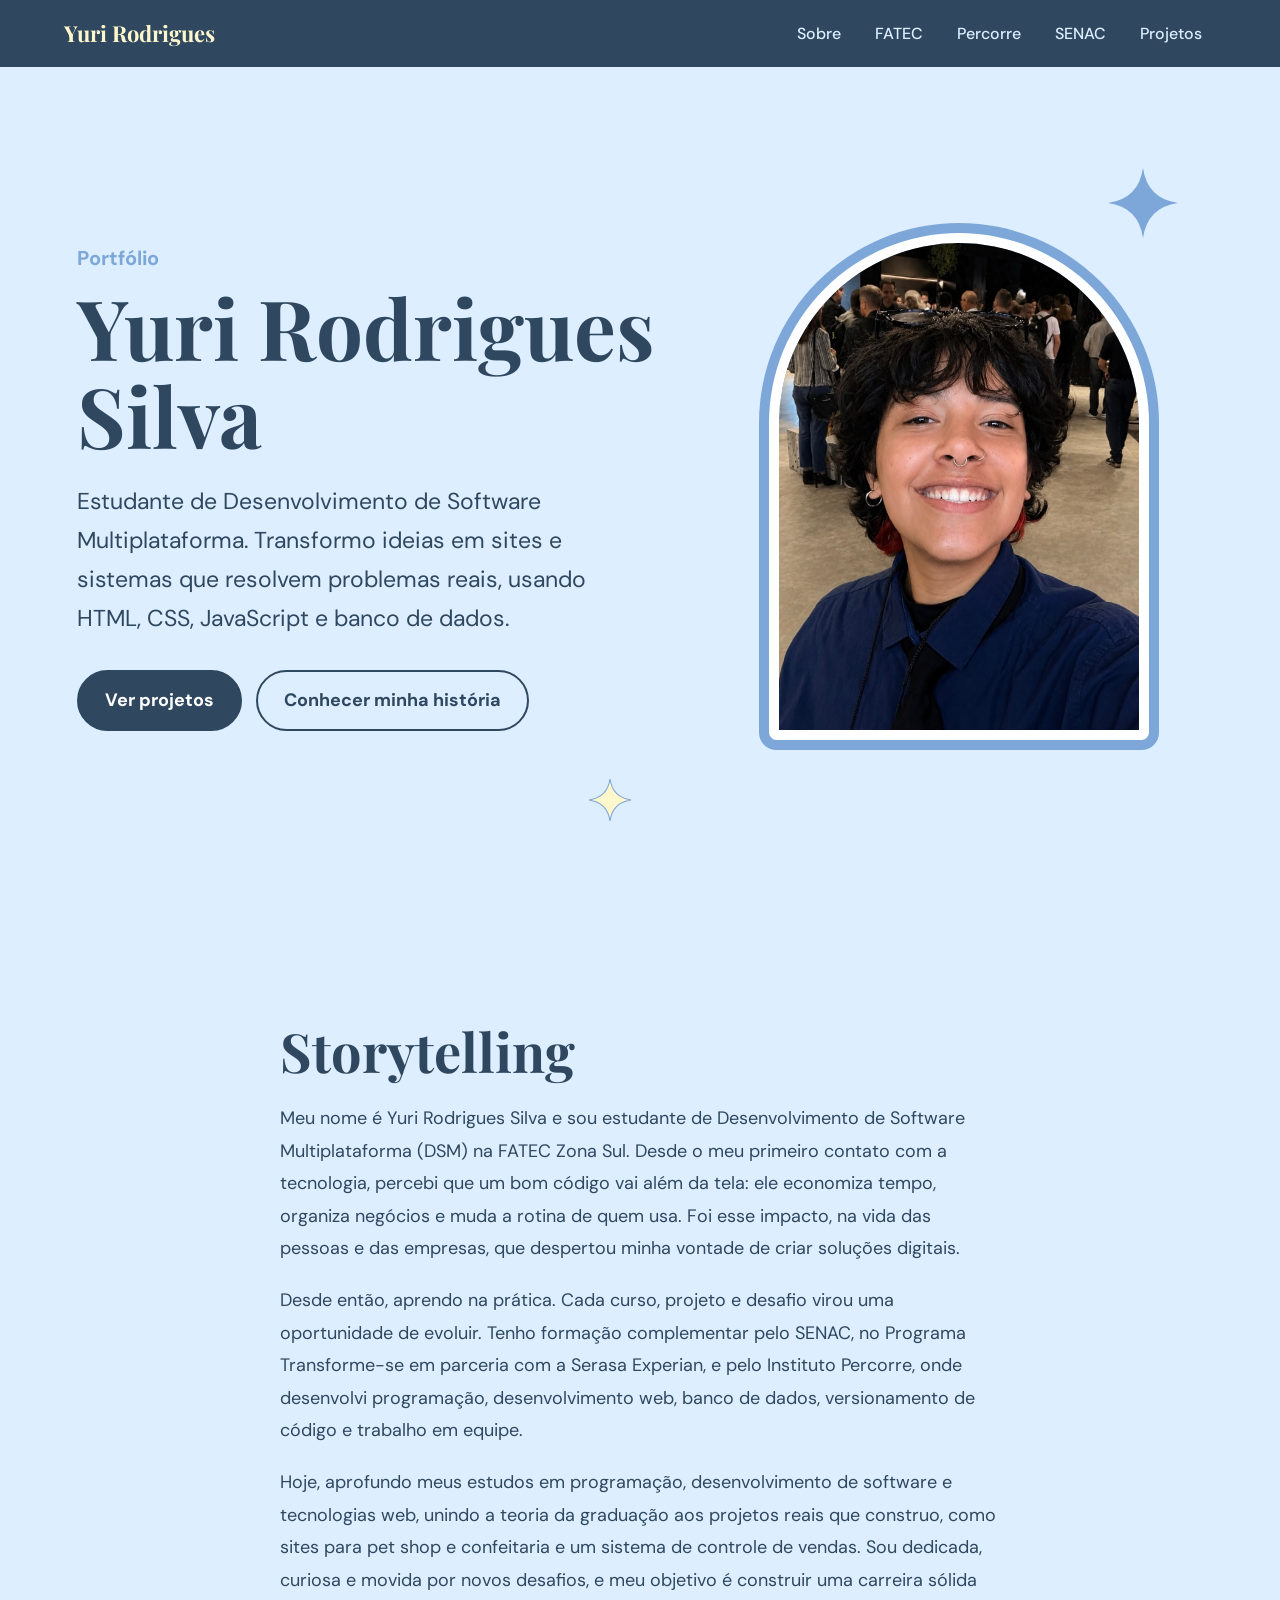
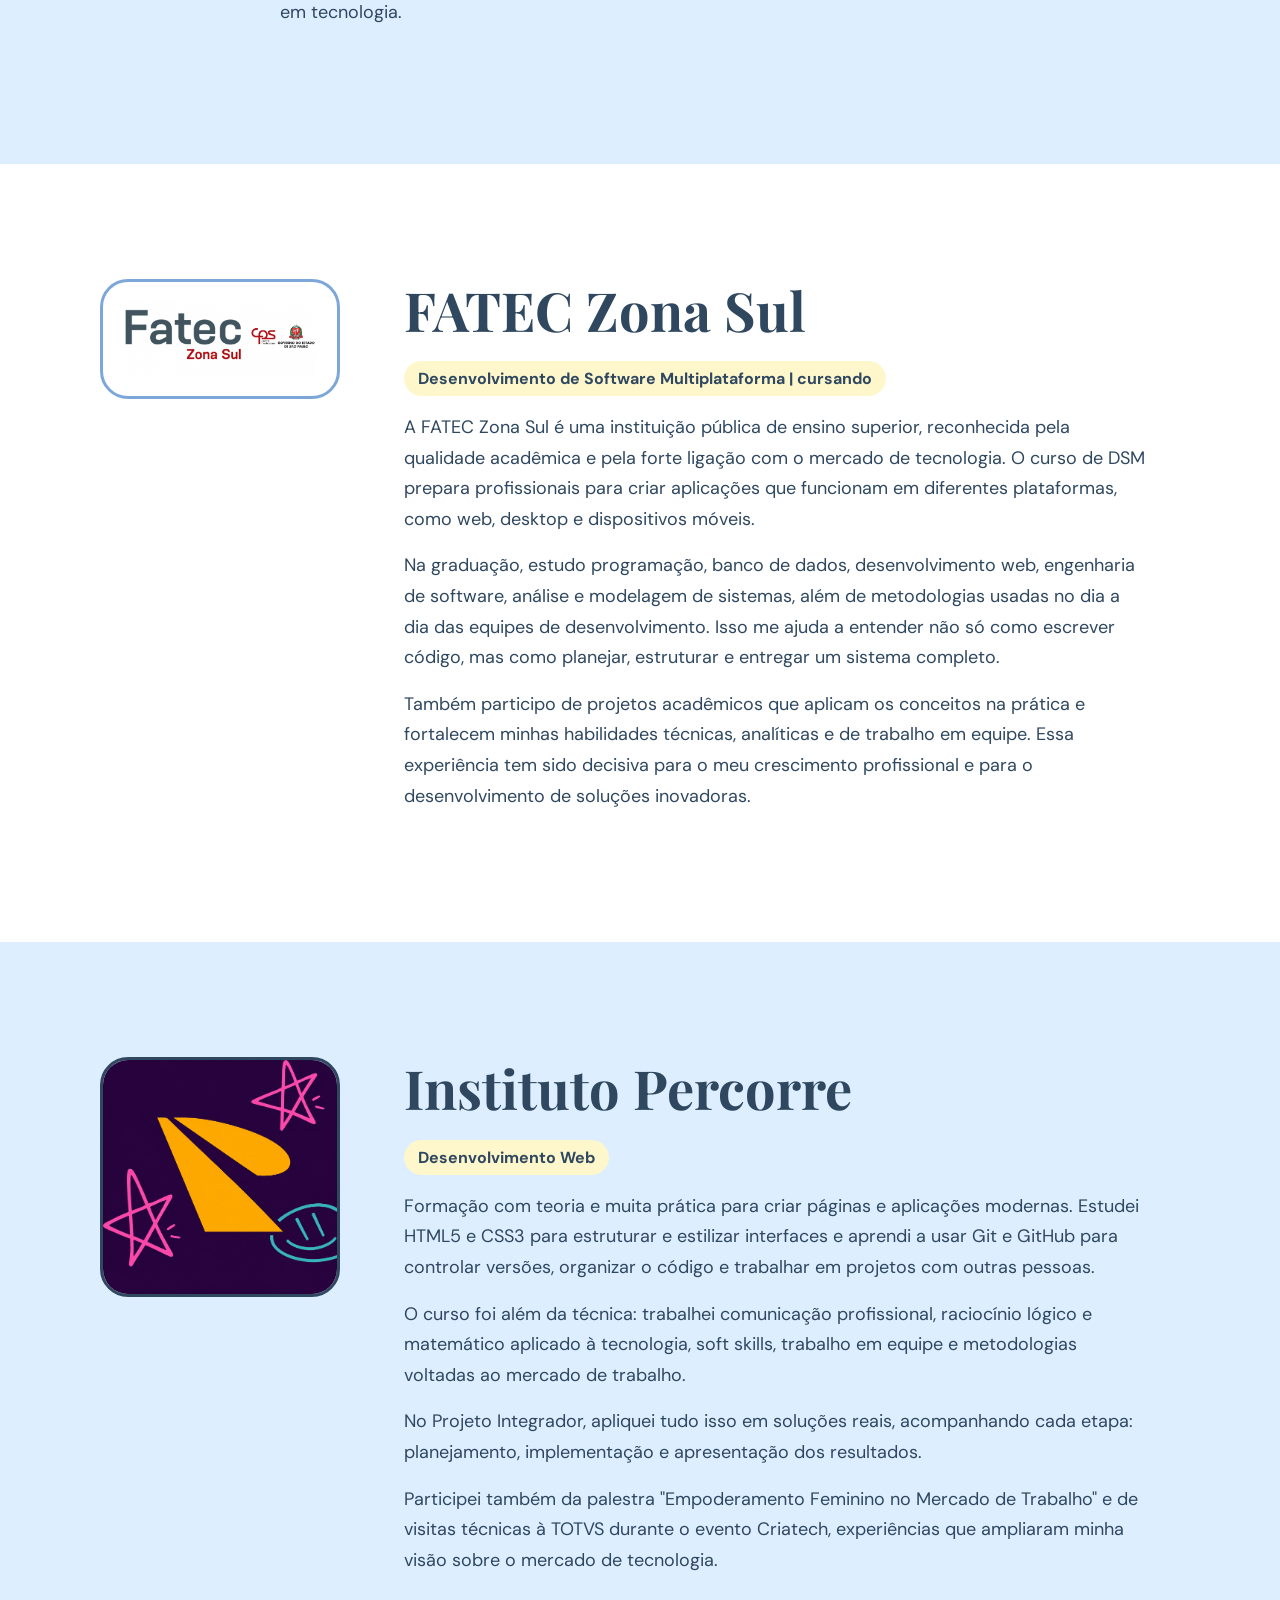
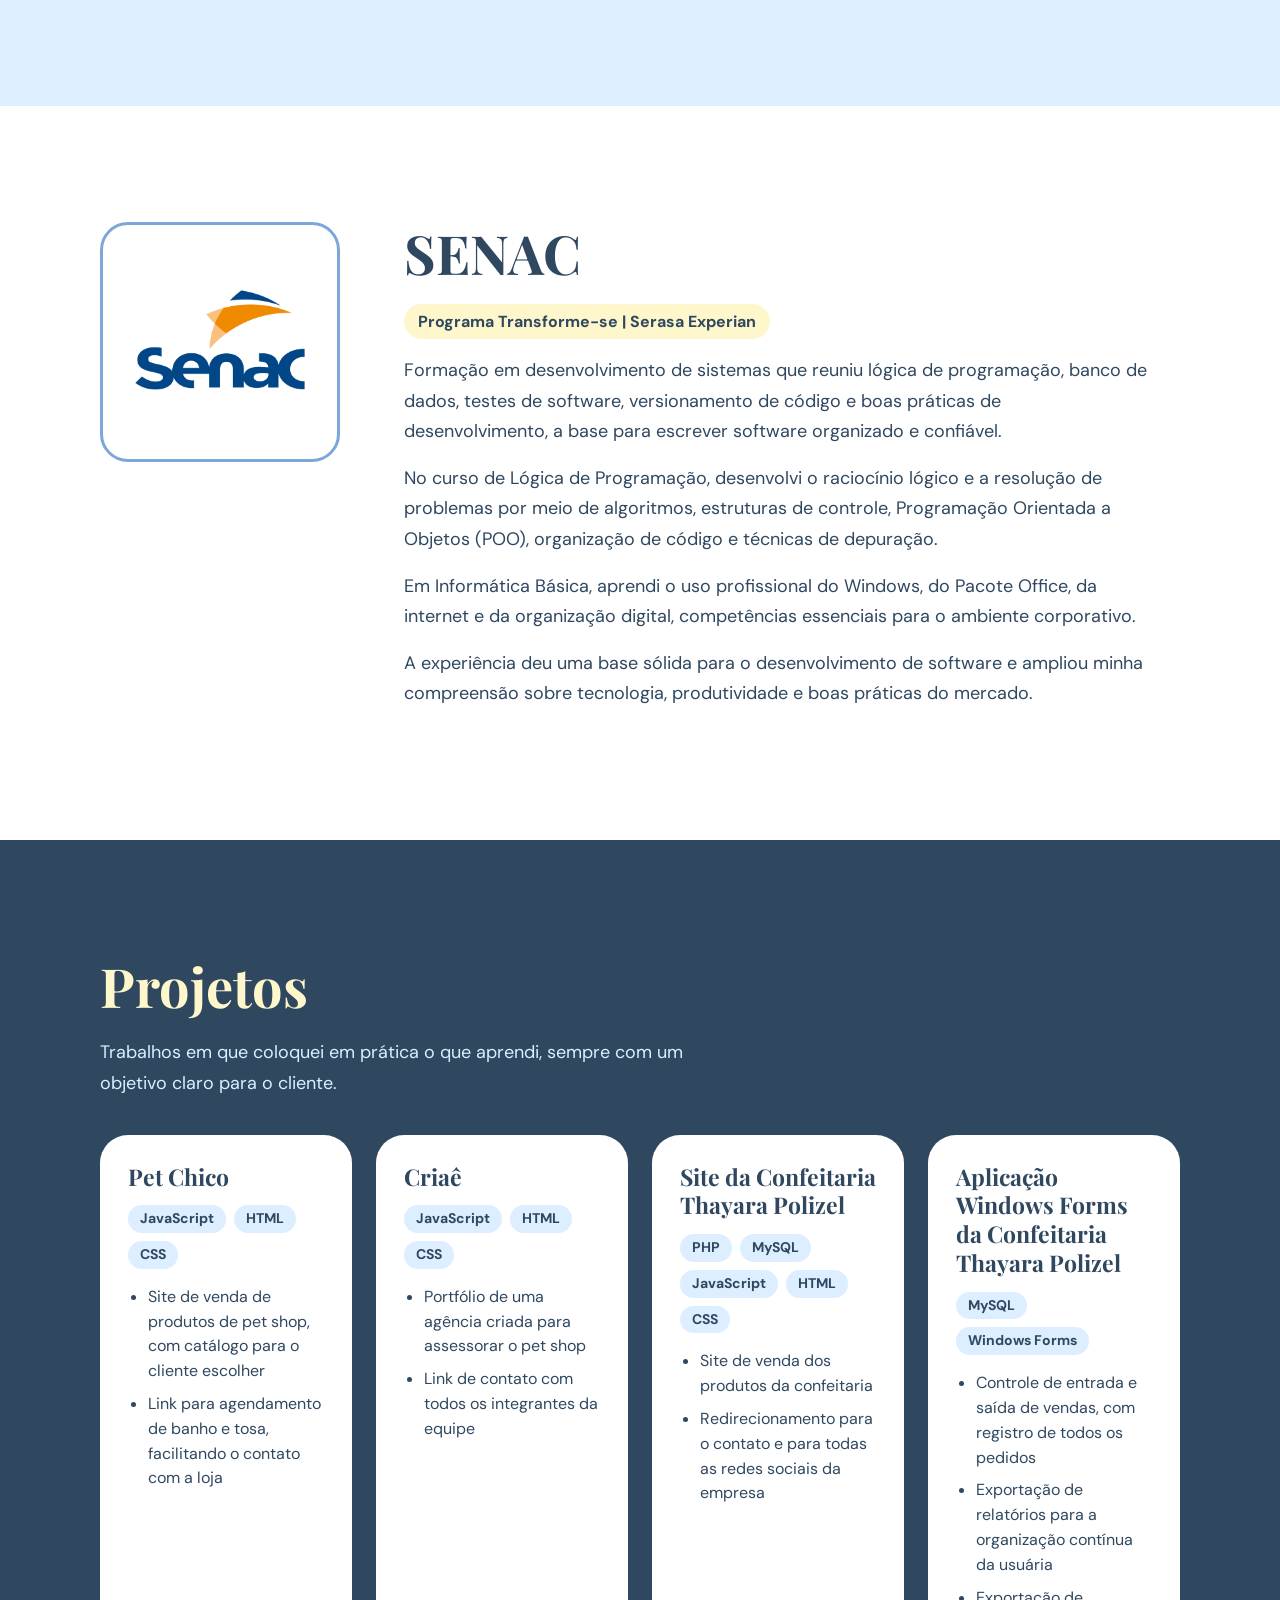
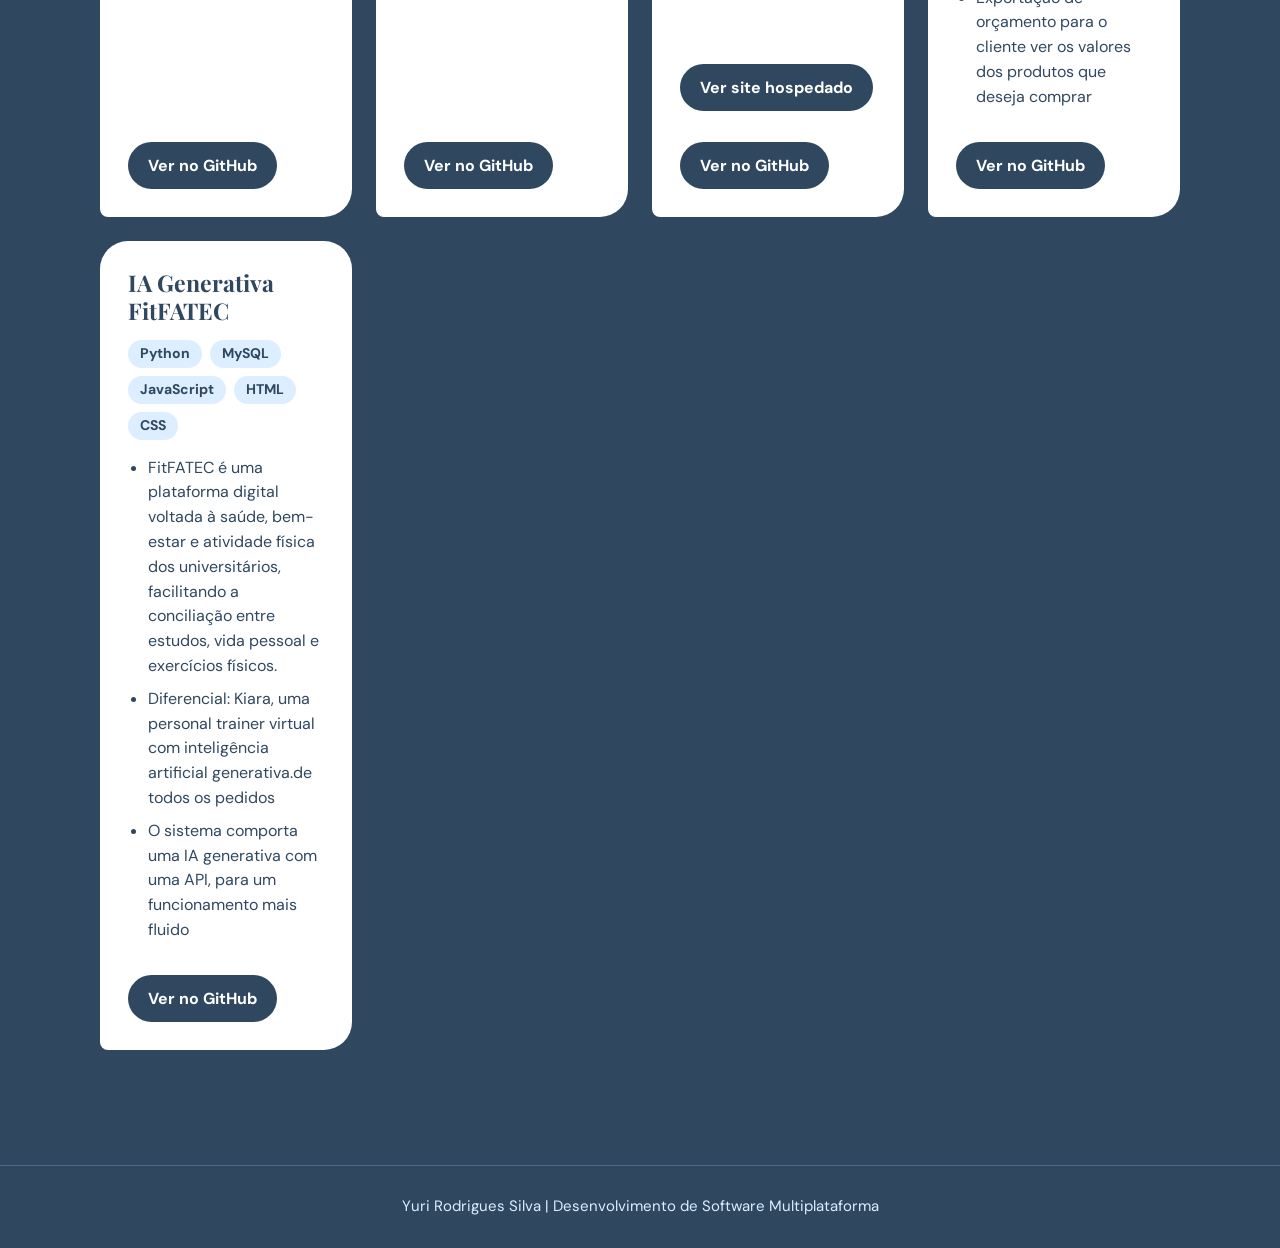
==== commit f996eff2: "Adicionando link da hospedagem de um card" ====
--- a/index.html
+++ b/index.html
@@ -135,6 +135,8 @@
                     <li>Site de venda dos produtos da confeitaria</li>
                     <li>Redirecionamento para o contato e para todas as redes sociais da empresa</li>
                 </ul>
+                <a href="https://confeitaria-artesanal.site.je/index.php" target="_blank" rel="noopener">Ver site hospedado</a>
+                &nbsp;&nbsp;&nbsp;
                 <a href="https://github.com/Yuri2902/Meu_Portifolio.git" target="_blank" rel="noopener">Ver no GitHub</a>
             </article>
             <article class="card revelar">
